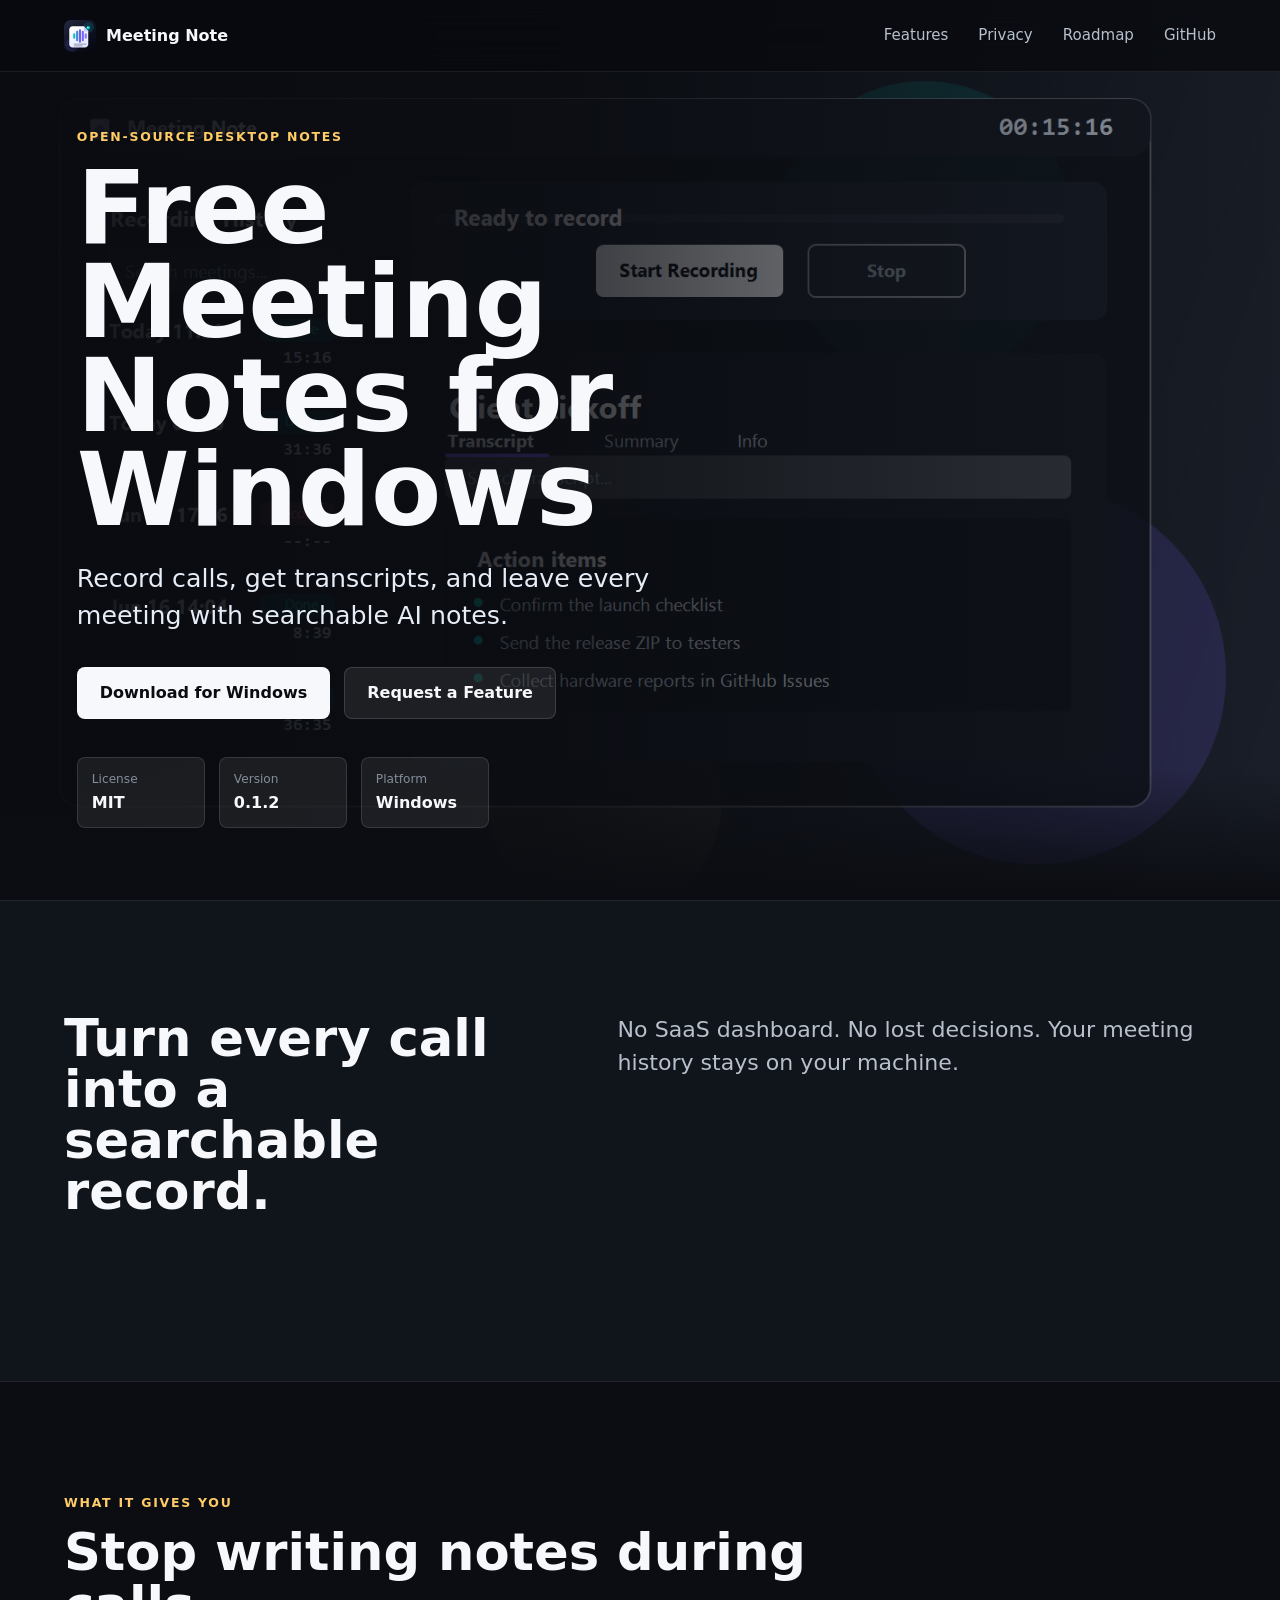
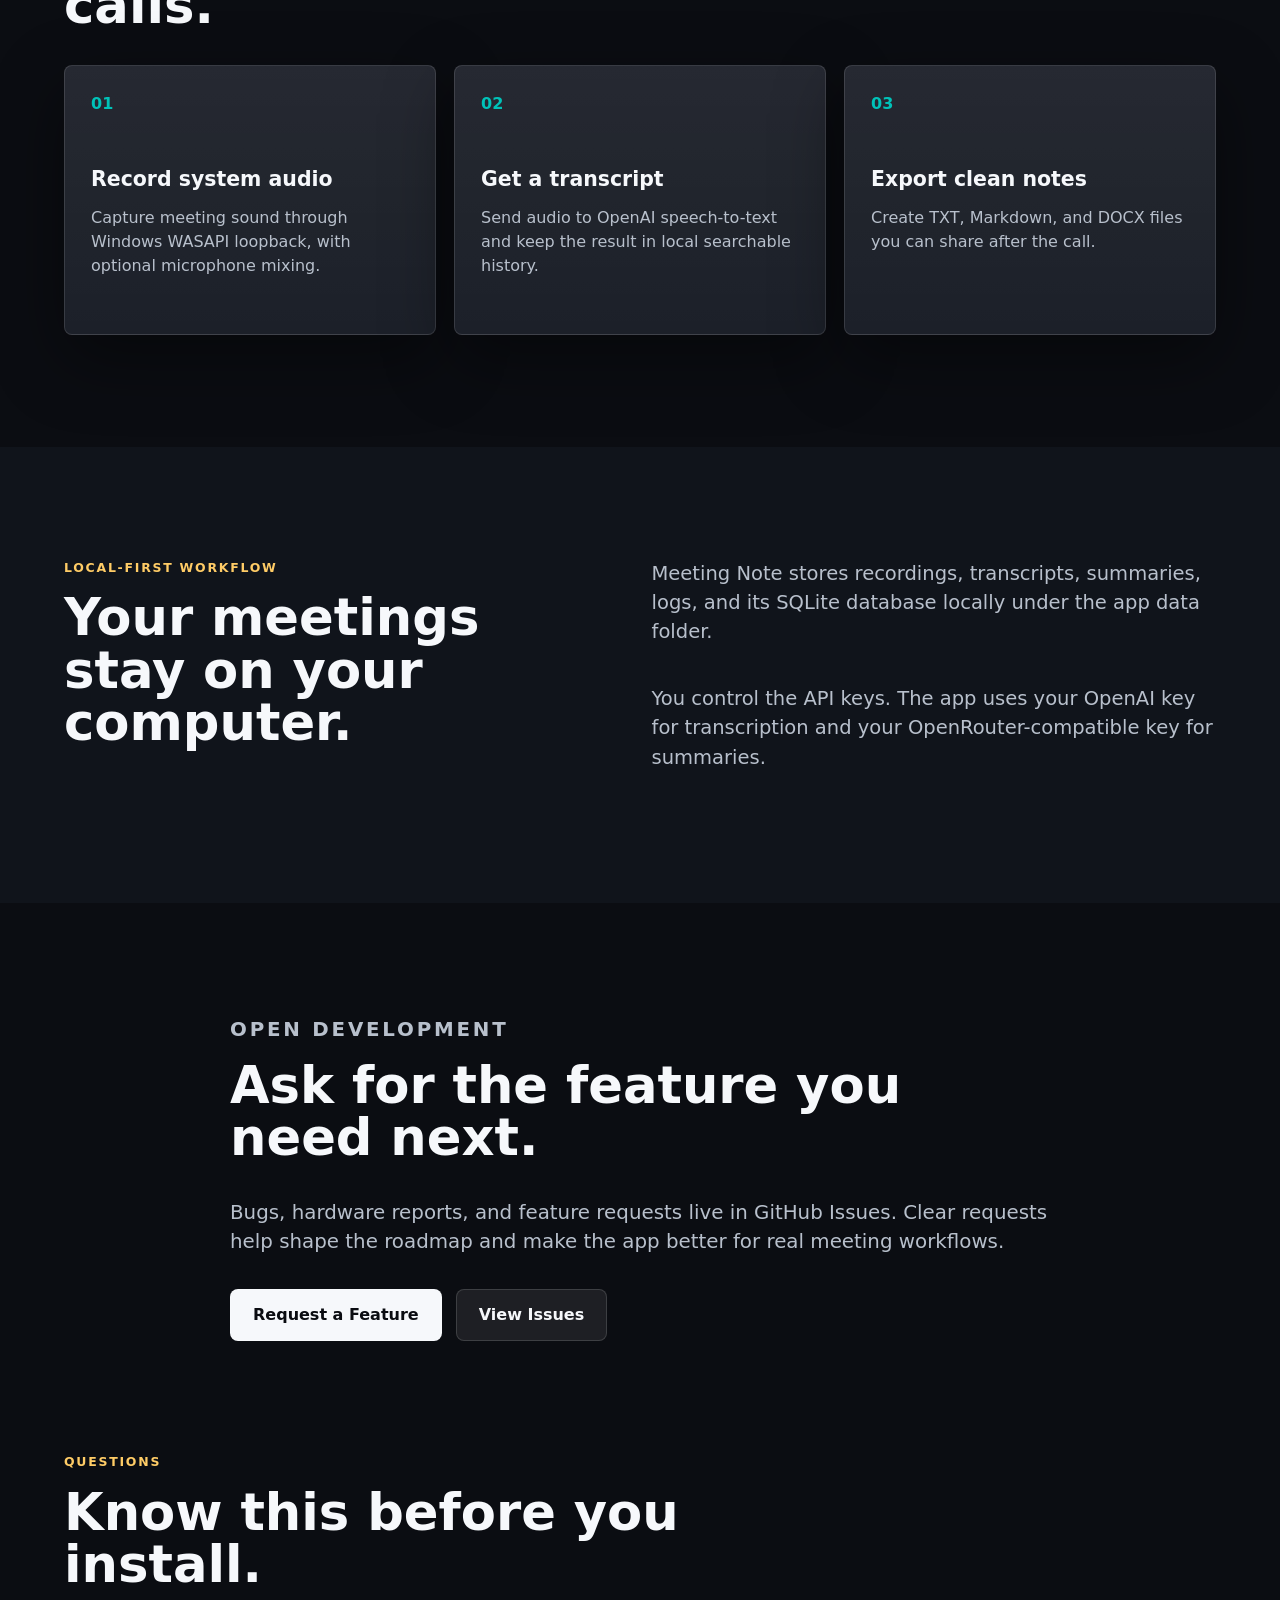
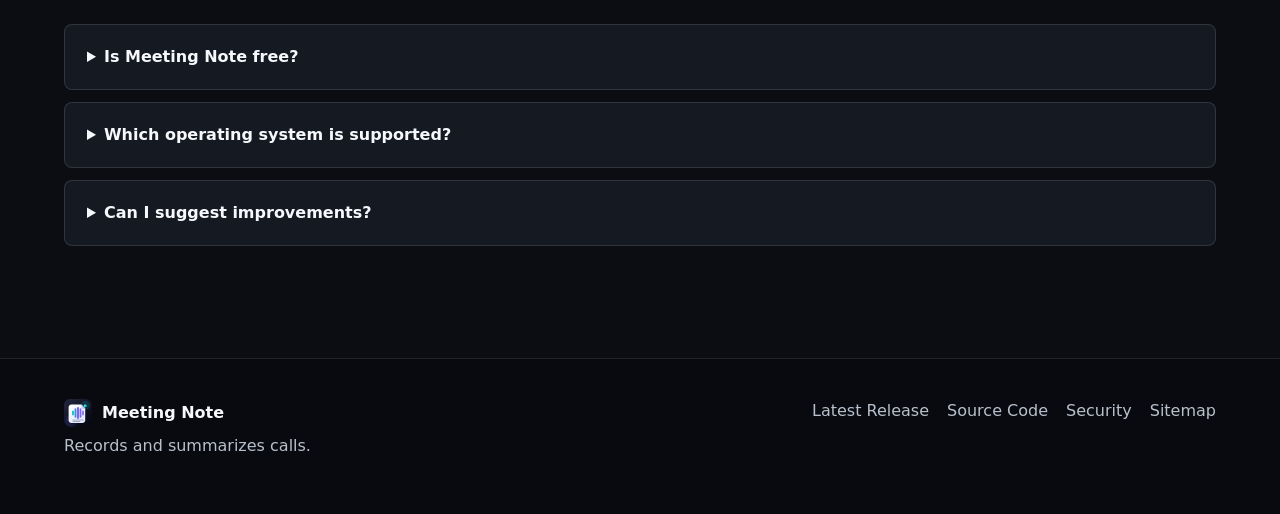
==== site/index.html @ 77682b95 "Add Yandex Metrika tracking" ====
<!doctype html>
<html lang="en">
  <head>
    <meta charset="utf-8">
    <meta name="viewport" content="width=device-width, initial-scale=1">
    <title>Meeting Note - Free Windows Meeting Recorder with AI Transcripts</title>
    <meta
      name="description"
      content="Free open-source Windows app that records calls, transcribes meetings, and creates AI summaries with your own API keys."
    >
    <meta name="robots" content="index,follow,max-image-preview:large">
    <meta name="theme-color" content="#10131d">
    <link rel="canonical" href="https://ainishanov.github.io/meeting-note/">
    <link rel="icon" href="./favicon.ico" sizes="any">
    <link rel="icon" href="./assets/app-icon.svg" type="image/svg+xml">
    <link rel="apple-touch-icon" href="./assets/app-icon-512.png">
    <link rel="manifest" href="./site.webmanifest">

    <meta property="og:type" content="website">
    <meta property="og:site_name" content="Meeting Note">
    <meta property="og:title" content="Free Meeting Notes for Windows">
    <meta
      property="og:description"
      content="Record calls, get transcripts, and leave every meeting with searchable AI notes."
    >
    <meta property="og:url" content="https://ainishanov.github.io/meeting-note/">
    <meta property="og:image" content="https://ainishanov.github.io/meeting-note/assets/og-image.png">
    <meta property="og:image:width" content="1200">
    <meta property="og:image:height" content="630">
    <meta property="og:image:alt" content="Meeting Note desktop app with the text Free Meeting Notes for Windows">

    <meta name="twitter:card" content="summary_large_image">
    <meta name="twitter:title" content="Free Meeting Notes for Windows">
    <meta
      name="twitter:description"
      content="Record calls, get transcripts, and leave every meeting with searchable AI notes."
    >
    <meta name="twitter:image" content="https://ainishanov.github.io/meeting-note/assets/og-image.png">

    <link rel="stylesheet" href="./styles.css">

    <script type="application/ld+json">
      {
        "@context": "https://schema.org",
        "@type": "SoftwareApplication",
        "name": "Meeting Note",
        "applicationCategory": "ProductivityApplication",
        "operatingSystem": "Windows 10, Windows 11",
        "softwareVersion": "0.1.2",
        "description": "Free open-source Windows app that records calls, transcribes meetings, and creates AI summaries with your own API keys.",
        "url": "https://ainishanov.github.io/meeting-note/",
        "downloadUrl": "https://github.com/ainishanov/meeting-note/releases/download/v0.1.2/MeetingNote-v0.1.2-windows-x64.zip",
        "codeRepository": "https://github.com/ainishanov/meeting-note",
        "license": "https://github.com/ainishanov/meeting-note/blob/main/LICENSE",
        "image": "https://ainishanov.github.io/meeting-note/assets/og-image.png",
        "screenshot": "https://ainishanov.github.io/meeting-note/assets/hero-app.png",
        "offers": {
          "@type": "Offer",
          "price": "0",
          "priceCurrency": "USD"
        },
        "author": {
          "@type": "Person",
          "name": "Ainur Nishanov",
          "url": "https://github.com/ainishanov"
        }
      }
    </script>
    <script type="application/ld+json">
      {
        "@context": "https://schema.org",
        "@type": "FAQPage",
        "mainEntity": [
          {
            "@type": "Question",
            "name": "Is Meeting Note free?",
            "acceptedAnswer": {
              "@type": "Answer",
              "text": "Yes. Meeting Note is free open-source software. You bring your own OpenAI and OpenRouter API keys for transcription and summaries."
            }
          },
          {
            "@type": "Question",
            "name": "Does Meeting Note work on Windows?",
            "acceptedAnswer": {
              "@type": "Answer",
              "text": "Yes. Meeting Note is built for Windows 10 and Windows 11."
            }
          },
          {
            "@type": "Question",
            "name": "Where can I request features?",
            "acceptedAnswer": {
              "@type": "Answer",
              "text": "Feature requests are tracked in GitHub Issues so users can discuss and vote on improvements."
            }
          }
        ]
      }
    </script>
    <script>
      window.dataLayer = window.dataLayer || [];
    </script>
    <!-- Yandex.Metrika counter -->
    <script>
      (function(m,e,t,r,i,k,a){
        m[i]=m[i]||function(){(m[i].a=m[i].a||[]).push(arguments)};
        m[i].l=1*new Date();
        for (var j = 0; j < document.scripts.length; j++) {if (document.scripts[j].src === r) { return; }}
        k=e.createElement(t),a=e.getElementsByTagName(t)[0],k.async=1,k.src=r,a.parentNode.insertBefore(k,a)
      })(window, document,'script','https://mc.yandex.ru/metrika/tag.js?id=109960032', 'ym');

      ym(109960032, 'init', {ssr:true, webvisor:true, clickmap:true, ecommerce:"dataLayer", referrer: document.referrer, url: location.href, accurateTrackBounce:true, trackLinks:true});
    </script>
    <!-- /Yandex.Metrika counter -->
  </head>
  <body>
    <noscript><div><img src="https://mc.yandex.ru/watch/109960032" style="position:absolute; left:-9999px;" alt=""></div></noscript>
    <header class="site-header" aria-label="Site navigation">
      <a class="brand" href="#top" aria-label="Meeting Note home">
        <img src="./assets/app-icon.svg" width="32" height="32" alt="">
        <span>Meeting Note</span>
      </a>
      <nav class="nav-links" aria-label="Main navigation">
        <a href="#features">Features</a>
        <a href="#privacy">Privacy</a>
        <a href="#roadmap">Roadmap</a>
        <a href="https://github.com/ainishanov/meeting-note" data-goal="github_repo">GitHub</a>
      </nav>
    </header>

    <main id="top">
      <section class="hero" aria-labelledby="hero-title">
        <div class="hero-copy">
          <p class="eyebrow">Open-source desktop notes</p>
          <h1 id="hero-title">Free Meeting Notes for Windows</h1>
          <p class="hero-lede">
            Record calls, get transcripts, and leave every meeting with searchable AI notes.
          </p>
          <div class="hero-actions" aria-label="Primary actions">
            <a
              class="button button-primary"
              href="https://github.com/ainishanov/meeting-note/releases/download/v0.1.2/MeetingNote-v0.1.2-windows-x64.zip"
              data-goal="download_windows"
            >Download for Windows</a>
            <a
              class="button button-secondary"
              href="https://github.com/ainishanov/meeting-note/issues/new?template=feature_request.yml"
              data-goal="request_feature"
            >Request a Feature</a>
          </div>
          <dl class="trust-strip" aria-label="Project facts">
            <div>
              <dt>License</dt>
              <dd>MIT</dd>
            </div>
            <div>
              <dt>Version</dt>
              <dd>0.1.2</dd>
            </div>
            <div>
              <dt>Platform</dt>
              <dd>Windows</dd>
            </div>
          </dl>
        </div>
      </section>

      <section class="outcome-band" aria-label="Core outcome">
        <div class="section-inner outcome-grid">
          <p>Turn every call into a searchable record.</p>
          <p>No SaaS dashboard. No lost decisions. Your meeting history stays on your machine.</p>
        </div>
      </section>

      <section class="section" id="features" aria-labelledby="features-title">
        <div class="section-inner">
          <p class="eyebrow">What it gives you</p>
          <h2 id="features-title">Stop writing notes during calls.</h2>
          <div class="feature-grid">
            <article class="feature-card">
              <span>01</span>
              <h3>Record system audio</h3>
              <p>Capture meeting sound through Windows WASAPI loopback, with optional microphone mixing.</p>
            </article>
            <article class="feature-card">
              <span>02</span>
              <h3>Get a transcript</h3>
              <p>Send audio to OpenAI speech-to-text and keep the result in local searchable history.</p>
            </article>
            <article class="feature-card">
              <span>03</span>
              <h3>Export clean notes</h3>
              <p>Create TXT, Markdown, and DOCX files you can share after the call.</p>
            </article>
          </div>
        </div>
      </section>

      <section class="section split-section" id="privacy" aria-labelledby="privacy-title">
        <div class="section-inner split-grid">
          <div>
            <p class="eyebrow">Local-first workflow</p>
            <h2 id="privacy-title">Your meetings stay on your computer.</h2>
          </div>
          <div class="copy-stack">
            <p>
              Meeting Note stores recordings, transcripts, summaries, logs, and its SQLite database locally
              under the app data folder.
            </p>
            <p>
              You control the API keys. The app uses your OpenAI key for transcription and your
              OpenRouter-compatible key for summaries.
            </p>
          </div>
        </div>
      </section>

      <section class="section" id="roadmap" aria-labelledby="roadmap-title">
        <div class="section-inner roadmap">
          <p class="eyebrow">Open development</p>
          <h2 id="roadmap-title">Ask for the feature you need next.</h2>
          <p>
            Bugs, hardware reports, and feature requests live in GitHub Issues. Clear requests help shape
            the roadmap and make the app better for real meeting workflows.
          </p>
          <div class="hero-actions">
            <a
              class="button button-primary"
              href="https://github.com/ainishanov/meeting-note/issues/new?template=feature_request.yml"
              data-goal="request_feature"
            >Request a Feature</a>
            <a class="button button-secondary" href="https://github.com/ainishanov/meeting-note/issues" data-goal="view_issues">View Issues</a>
          </div>
        </div>
      </section>

      <section class="section faq-section" aria-labelledby="faq-title">
        <div class="section-inner">
          <p class="eyebrow">Questions</p>
          <h2 id="faq-title">Know this before you install.</h2>
          <div class="faq-list">
            <details>
              <summary>Is Meeting Note free?</summary>
              <p>Yes. The app is free and open source. API usage is billed by the providers you connect.</p>
            </details>
            <details>
              <summary>Which operating system is supported?</summary>
              <p>Meeting Note is built for Windows 10 and Windows 11.</p>
            </details>
            <details>
              <summary>Can I suggest improvements?</summary>
              <p>Yes. Use GitHub Issues to request features, report hardware problems, or discuss workflow gaps.</p>
            </details>
          </div>
        </div>
      </section>
    </main>

    <footer class="site-footer">
      <div class="section-inner footer-grid">
        <div>
          <a class="brand" href="#top" aria-label="Meeting Note home">
            <img src="./assets/app-icon.svg" width="28" height="28" alt="">
            <span>Meeting Note</span>
          </a>
          <p>Records and summarizes calls.</p>
        </div>
        <nav aria-label="Footer links">
          <a href="https://github.com/ainishanov/meeting-note/releases/tag/v0.1.2" data-goal="release_page">Latest Release</a>
          <a href="https://github.com/ainishanov/meeting-note" data-goal="github_repo">Source Code</a>
          <a href="https://github.com/ainishanov/meeting-note/blob/main/SECURITY.md" data-goal="security_page">Security</a>
          <a href="./sitemap.xml">Sitemap</a>
        </nav>
      </div>
    </footer>
    <script>
      (function() {
        var metrikaId = 109960032;
        function reachGoal(goal, target) {
          if (!goal || typeof window.ym !== "function") {
            return;
          }
          window.ym(metrikaId, "reachGoal", goal, {
            href: target && target.href ? target.href : "",
            text: target && target.textContent ? target.textContent.trim() : ""
          });
        }

        document.querySelectorAll("[data-goal]").forEach(function(link) {
          link.addEventListener("click", function() {
            reachGoal(link.getAttribute("data-goal"), link);
          });
        });
      })();
    </script>
  </body>
</html>
---- site/styles.css ----
:root {
  color-scheme: dark;
  --bg: #0b0d12;
  --surface: #151922;
  --surface-2: #202632;
  --text: #f6f8fb;
  --muted: #b8c0cc;
  --soft: #838d9b;
  --line: rgba(255, 255, 255, 0.14);
  --accent: #7b61ff;
  --accent-2: #00c2b8;
  --accent-3: #ffcc66;
  --shadow: 0 24px 70px rgba(0, 0, 0, 0.42);
}

* {
  box-sizing: border-box;
}

html {
  scroll-behavior: smooth;
}

body {
  margin: 0;
  min-width: 320px;
  background: var(--bg);
  color: var(--text);
  font-family:
    Inter, ui-sans-serif, system-ui, -apple-system, BlinkMacSystemFont, "Segoe UI",
    sans-serif;
  line-height: 1.5;
}

a {
  color: inherit;
  text-decoration: none;
}

img {
  display: block;
  max-width: 100%;
}

.site-header {
  position: fixed;
  z-index: 20;
  top: 0;
  left: 0;
  right: 0;
  display: flex;
  align-items: center;
  justify-content: space-between;
  gap: 24px;
  min-height: 72px;
  padding: 16px clamp(18px, 5vw, 64px);
  background: rgba(8, 10, 15, 0.76);
  border-bottom: 1px solid rgba(255, 255, 255, 0.08);
  backdrop-filter: blur(18px);
}

.brand {
  display: inline-flex;
  align-items: center;
  gap: 10px;
  font-weight: 800;
}

.brand span {
  white-space: nowrap;
}

.nav-links {
  display: flex;
  align-items: center;
  justify-content: flex-end;
  gap: clamp(14px, 3vw, 30px);
  color: var(--muted);
  font-size: 0.94rem;
}

.nav-links a:hover,
.site-footer a:hover {
  color: var(--text);
}

.hero {
  position: relative;
  min-height: 86vh;
  padding: 128px clamp(18px, 6vw, 88px) 72px;
  display: flex;
  align-items: center;
  background-image:
    linear-gradient(90deg, rgba(9, 11, 16, 0.96) 0%, rgba(9, 11, 16, 0.82) 42%, rgba(9, 11, 16, 0.26) 100%),
    url("./assets/hero-app.png");
  background-size: cover;
  background-position: center right;
  overflow: hidden;
}

.hero::after {
  content: "";
  position: absolute;
  left: 0;
  right: 0;
  bottom: 0;
  height: 130px;
  background: linear-gradient(0deg, var(--bg), rgba(11, 13, 18, 0));
  pointer-events: none;
}

.hero-copy {
  position: relative;
  z-index: 2;
  max-width: 720px;
}

.eyebrow {
  margin: 0 0 14px;
  color: var(--accent-3);
  font-size: 0.78rem;
  font-weight: 800;
  letter-spacing: 0.14em;
  text-transform: uppercase;
}

h1,
h2,
h3,
p {
  margin-top: 0;
}

h1 {
  max-width: 760px;
  margin-bottom: 22px;
  font-size: clamp(3rem, 8vw, 7rem);
  line-height: 0.92;
  letter-spacing: 0;
}

.hero-lede {
  max-width: 610px;
  color: #e7edf7;
  font-size: clamp(1.16rem, 2vw, 1.58rem);
}

.hero-actions {
  display: flex;
  flex-wrap: wrap;
  gap: 14px;
  margin-top: 32px;
}

.button {
  display: inline-flex;
  align-items: center;
  justify-content: center;
  min-height: 52px;
  padding: 0 22px;
  border: 1px solid var(--line);
  border-radius: 8px;
  font-weight: 800;
  transition:
    transform 160ms ease,
    border-color 160ms ease,
    background 160ms ease;
}

.button:hover {
  transform: translateY(-1px);
}

.button-primary {
  color: #0a0c11;
  background: #f6f8fb;
}

.button-primary:hover {
  background: #ffffff;
}

.button-secondary {
  background: rgba(255, 255, 255, 0.08);
  color: var(--text);
}

.button-secondary:hover {
  border-color: rgba(255, 255, 255, 0.34);
}

.trust-strip {
  display: flex;
  flex-wrap: wrap;
  gap: 14px;
  margin: 38px 0 0;
}

.trust-strip div {
  min-width: 128px;
  padding: 12px 14px;
  border: 1px solid rgba(255, 255, 255, 0.12);
  border-radius: 8px;
  background: rgba(255, 255, 255, 0.07);
}

.trust-strip dt {
  color: var(--soft);
  font-size: 0.76rem;
}

.trust-strip dd {
  margin: 2px 0 0;
  font-weight: 800;
}

.section,
.outcome-band {
  padding: clamp(64px, 9vw, 112px) clamp(18px, 5vw, 64px);
}

.section-inner {
  width: min(1180px, 100%);
  margin: 0 auto;
}

.outcome-band {
  background: #10141b;
  border-block: 1px solid rgba(255, 255, 255, 0.08);
}

.outcome-grid {
  display: grid;
  grid-template-columns: minmax(0, 0.9fr) minmax(0, 1.1fr);
  gap: clamp(24px, 5vw, 72px);
  align-items: start;
}

.outcome-grid p:first-child {
  max-width: 520px;
  font-size: clamp(2rem, 4vw, 4.2rem);
  line-height: 1;
  font-weight: 850;
}

.outcome-grid p:last-child {
  color: var(--muted);
  font-size: clamp(1.08rem, 2vw, 1.38rem);
}

.section h2 {
  max-width: 760px;
  margin-bottom: 34px;
  font-size: clamp(2.1rem, 4vw, 4rem);
  line-height: 1.02;
  letter-spacing: 0;
}

.feature-grid {
  display: grid;
  grid-template-columns: repeat(3, minmax(0, 1fr));
  gap: 18px;
}

.feature-card {
  min-height: 270px;
  padding: 26px;
  border: 1px solid rgba(255, 255, 255, 0.12);
  border-radius: 8px;
  background:
    linear-gradient(180deg, rgba(255, 255, 255, 0.07), rgba(255, 255, 255, 0.03)),
    var(--surface);
  box-shadow: var(--shadow);
}

.feature-card span {
  display: inline-flex;
  margin-bottom: 48px;
  color: var(--accent-2);
  font-weight: 900;
}

.feature-card h3 {
  margin-bottom: 12px;
  font-size: 1.28rem;
}

.feature-card p,
.copy-stack p,
.roadmap p,
.faq-list p,
.site-footer p {
  color: var(--muted);
}

.split-section {
  background: #10141b;
}

.split-grid {
  display: grid;
  grid-template-columns: minmax(0, 0.95fr) minmax(0, 1.05fr);
  gap: clamp(28px, 6vw, 88px);
}

.copy-stack {
  display: grid;
  gap: 18px;
  font-size: clamp(1.03rem, 1.6vw, 1.22rem);
}

.roadmap {
  max-width: 820px;
}

.roadmap p {
  font-size: clamp(1.04rem, 1.7vw, 1.24rem);
}

.faq-section {
  padding-top: 0;
}

.faq-list {
  display: grid;
  gap: 12px;
}

details {
  border: 1px solid rgba(255, 255, 255, 0.12);
  border-radius: 8px;
  background: var(--surface);
}

summary {
  cursor: pointer;
  padding: 20px 22px;
  font-weight: 800;
}

details p {
  padding: 0 22px 22px;
}

.site-footer {
  padding: 40px clamp(18px, 5vw, 64px);
  border-top: 1px solid rgba(255, 255, 255, 0.1);
  background: #080a0f;
}

.footer-grid {
  display: flex;
  justify-content: space-between;
  gap: 28px;
}

.site-footer nav {
  display: flex;
  flex-wrap: wrap;
  justify-content: flex-end;
  gap: 18px;
  color: var(--muted);
}

@media (max-width: 860px) {
  .site-header {
    min-height: 64px;
  }

  .nav-links {
    display: none;
  }

  .hero {
    min-height: 84vh;
    padding-top: 108px;
    background-image:
      linear-gradient(180deg, rgba(9, 11, 16, 0.99) 0%, rgba(9, 11, 16, 0.98) 58%, rgba(9, 11, 16, 0.96) 100%),
      url("./assets/hero-app.png");
    background-position: 62% center;
  }

  .outcome-grid,
  .split-grid,
  .feature-grid {
    grid-template-columns: 1fr;
  }

  .feature-card {
    min-height: auto;
  }

  .feature-card span {
    margin-bottom: 24px;
  }

  .footer-grid {
    flex-direction: column;
  }

  .site-footer nav {
    justify-content: flex-start;
  }
}

@media (max-width: 520px) {
  h1 {
    font-size: clamp(2.7rem, 16vw, 4rem);
  }

  .button {
    width: 100%;
  }

  .hero .button-secondary {
    background: rgba(12, 15, 22, 0.9);
  }

  .trust-strip {
    display: grid;
    grid-template-columns: repeat(3, minmax(0, 1fr));
    gap: 8px;
  }

  .trust-strip div {
    min-width: 0;
    padding: 10px;
  }
}
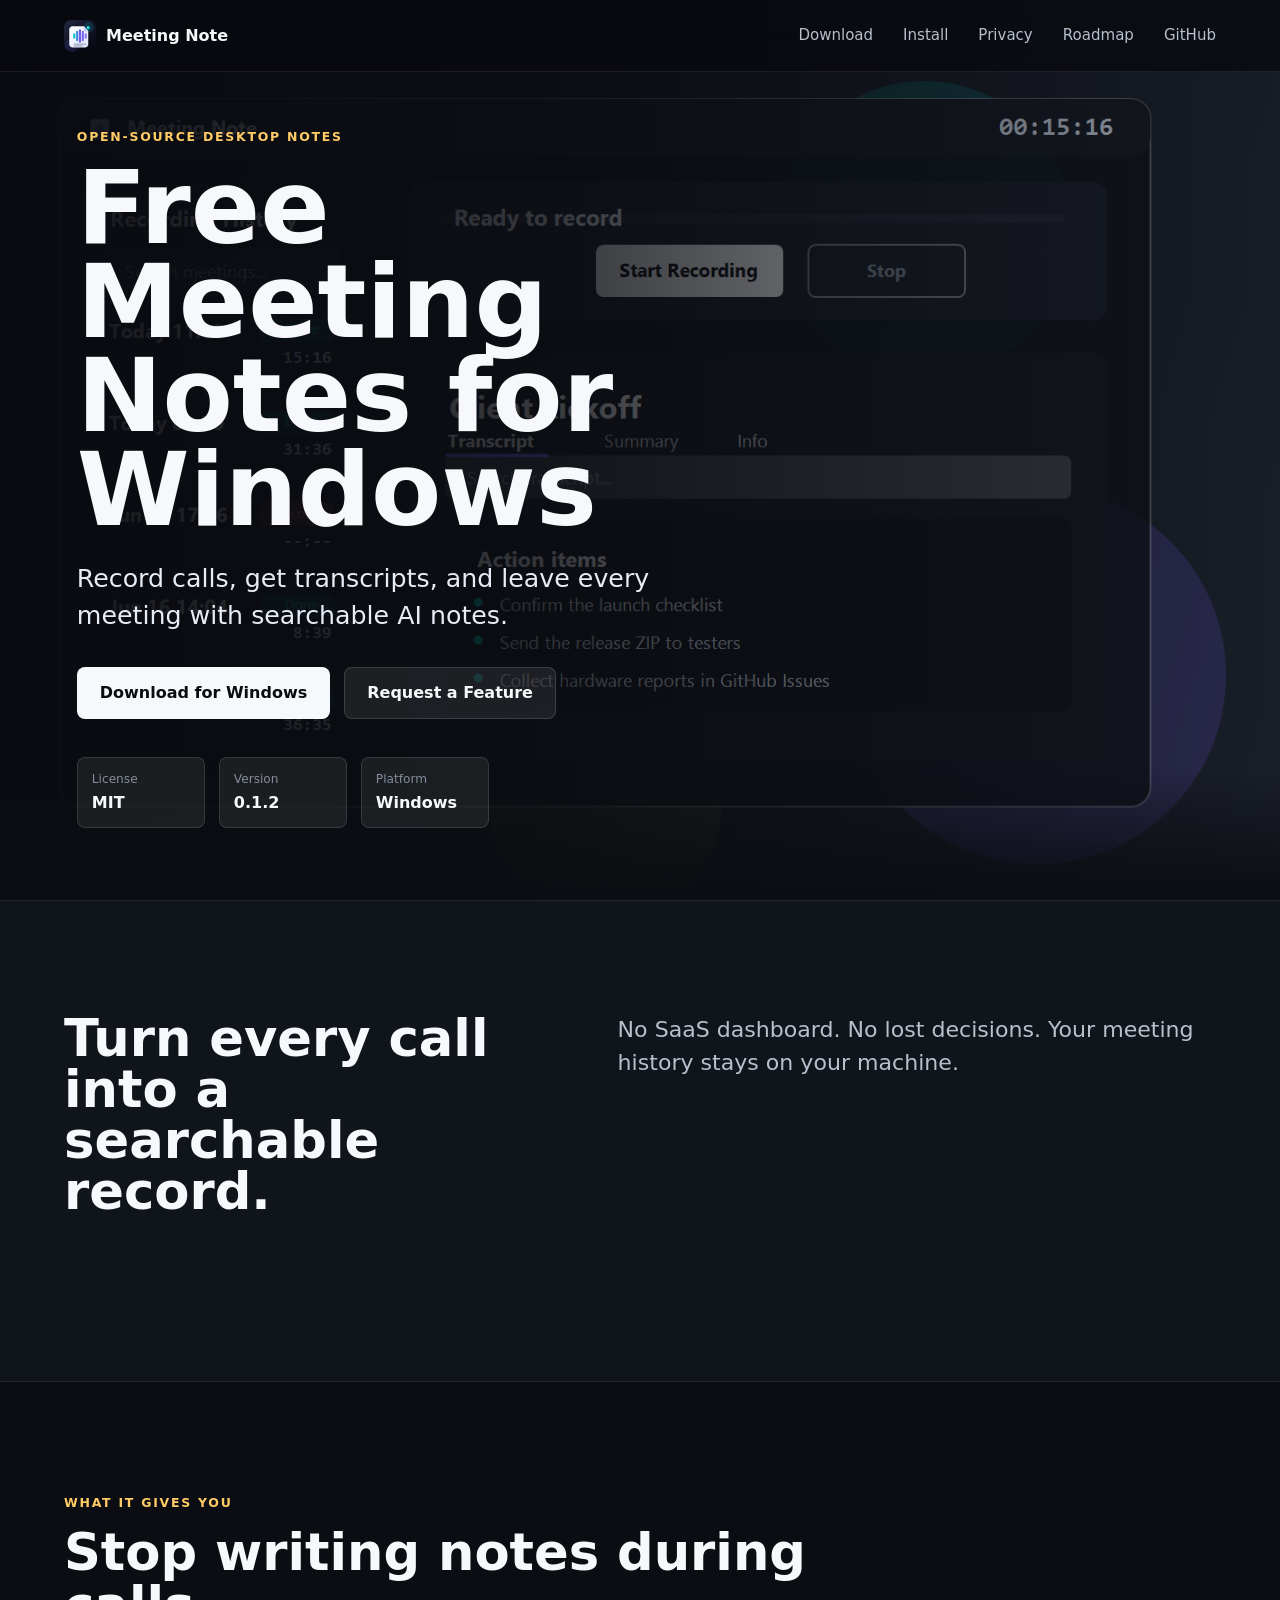
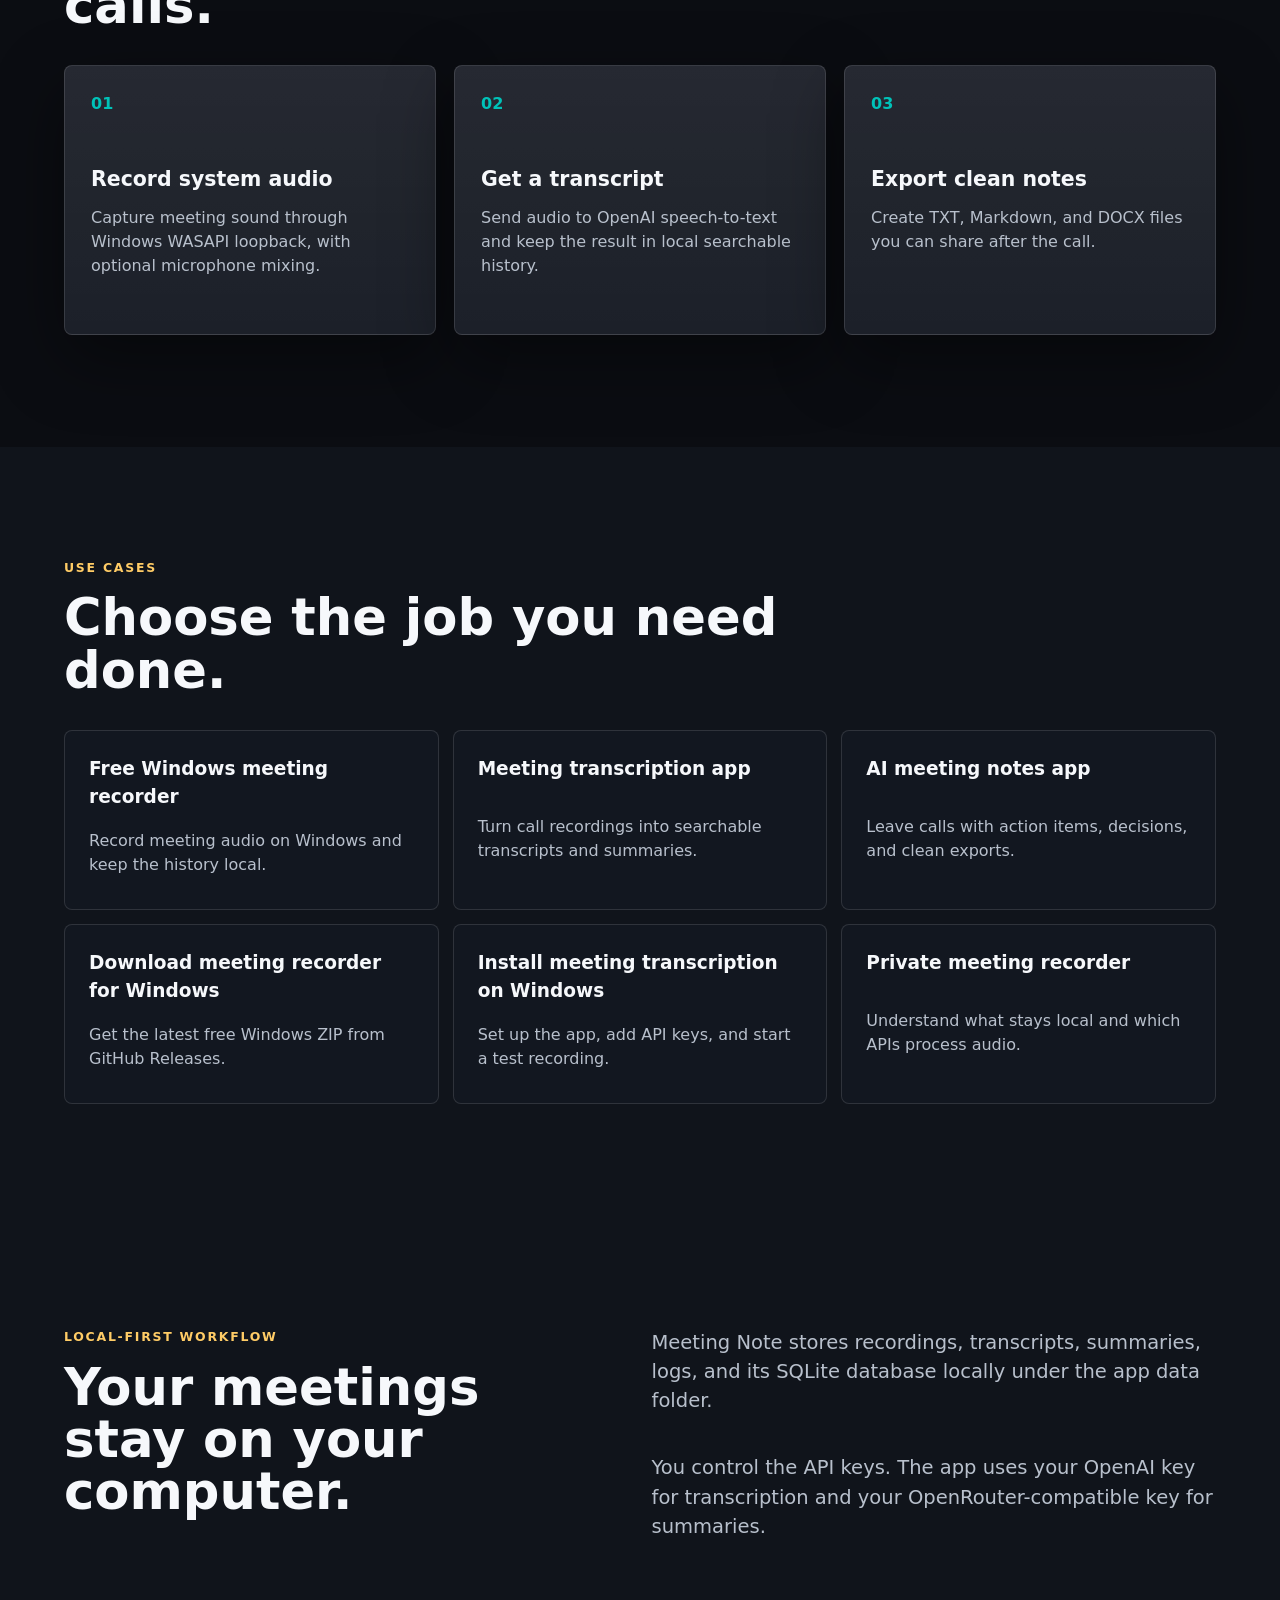
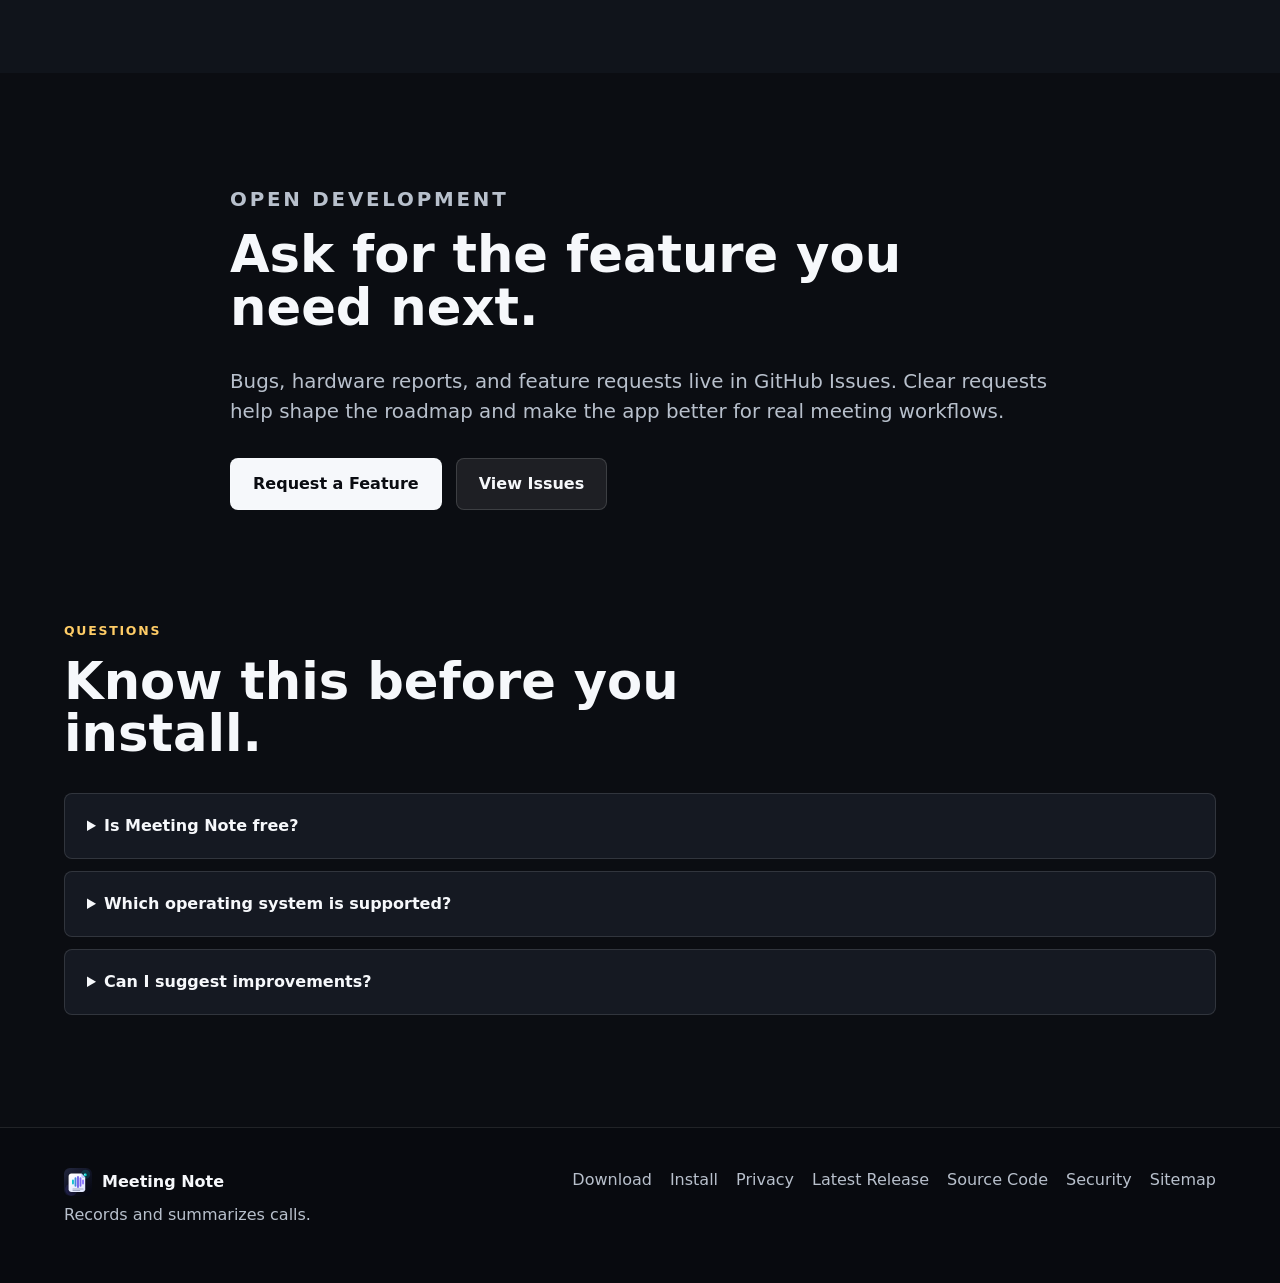
==== commit 7667ee14: "Add audience SEO pages" ====
--- a/site/index.html
+++ b/site/index.html
@@ -3,7 +3,7 @@
   <head>
     <meta charset="utf-8">
     <meta name="viewport" content="width=device-width, initial-scale=1">
-    <title>Meeting Note - Free Windows Meeting Recorder with AI Transcripts</title>
+    <title>Free Windows Meeting Recorder with AI Transcripts - Meeting Note</title>
     <meta
       name="description"
       content="Free open-source Windows app that records calls, transcribes meetings, and creates AI summaries with your own API keys."
@@ -98,21 +98,7 @@
         ]
       }
     </script>
-    <script>
-      window.dataLayer = window.dataLayer || [];
-    </script>
-    <!-- Yandex.Metrika counter -->
-    <script>
-      (function(m,e,t,r,i,k,a){
-        m[i]=m[i]||function(){(m[i].a=m[i].a||[]).push(arguments)};
-        m[i].l=1*new Date();
-        for (var j = 0; j < document.scripts.length; j++) {if (document.scripts[j].src === r) { return; }}
-        k=e.createElement(t),a=e.getElementsByTagName(t)[0],k.async=1,k.src=r,a.parentNode.insertBefore(k,a)
-      })(window, document,'script','https://mc.yandex.ru/metrika/tag.js?id=109960032', 'ym');
-
-      ym(109960032, 'init', {ssr:true, webvisor:true, clickmap:true, ecommerce:"dataLayer", referrer: document.referrer, url: location.href, accurateTrackBounce:true, trackLinks:true});
-    </script>
-    <!-- /Yandex.Metrika counter -->
+    <script defer src="./assets/analytics.js"></script>
   </head>
   <body>
     <noscript><div><img src="https://mc.yandex.ru/watch/109960032" style="position:absolute; left:-9999px;" alt=""></div></noscript>
@@ -122,8 +108,9 @@
         <span>Meeting Note</span>
       </a>
       <nav class="nav-links" aria-label="Main navigation">
-        <a href="#features">Features</a>
-        <a href="#privacy">Privacy</a>
+        <a href="./download/">Download</a>
+        <a href="./install/">Install</a>
+        <a href="./privacy/">Privacy</a>
         <a href="#roadmap">Roadmap</a>
         <a href="https://github.com/ainishanov/meeting-note" data-goal="github_repo">GitHub</a>
       </nav>
@@ -197,6 +184,39 @@
         </div>
       </section>
 
+      <section class="section split-section" id="use-cases" aria-labelledby="use-cases-title">
+        <div class="section-inner">
+          <p class="eyebrow">Use cases</p>
+          <h2 id="use-cases-title">Choose the job you need done.</h2>
+          <div class="link-grid">
+            <a class="link-panel" href="./windows-meeting-recorder/">
+              <strong>Free Windows meeting recorder</strong>
+              <span>Record meeting audio on Windows and keep the history local.</span>
+            </a>
+            <a class="link-panel" href="./meeting-transcription-app/">
+              <strong>Meeting transcription app</strong>
+              <span>Turn call recordings into searchable transcripts and summaries.</span>
+            </a>
+            <a class="link-panel" href="./ai-meeting-notes/">
+              <strong>AI meeting notes app</strong>
+              <span>Leave calls with action items, decisions, and clean exports.</span>
+            </a>
+            <a class="link-panel" href="./download/">
+              <strong>Download meeting recorder for Windows</strong>
+              <span>Get the latest free Windows ZIP from GitHub Releases.</span>
+            </a>
+            <a class="link-panel" href="./install/">
+              <strong>Install meeting transcription on Windows</strong>
+              <span>Set up the app, add API keys, and start a test recording.</span>
+            </a>
+            <a class="link-panel" href="./privacy/">
+              <strong>Private meeting recorder</strong>
+              <span>Understand what stays local and which APIs process audio.</span>
+            </a>
+          </div>
+        </div>
+      </section>
+
       <section class="section split-section" id="privacy" aria-labelledby="privacy-title">
         <div class="section-inner split-grid">
           <div>
@@ -267,6 +287,9 @@
           <p>Records and summarizes calls.</p>
         </div>
         <nav aria-label="Footer links">
+          <a href="./download/">Download</a>
+          <a href="./install/">Install</a>
+          <a href="./privacy/">Privacy</a>
           <a href="https://github.com/ainishanov/meeting-note/releases/tag/v0.1.2" data-goal="release_page">Latest Release</a>
           <a href="https://github.com/ainishanov/meeting-note" data-goal="github_repo">Source Code</a>
           <a href="https://github.com/ainishanov/meeting-note/blob/main/SECURITY.md" data-goal="security_page">Security</a>
@@ -274,25 +297,5 @@
         </nav>
       </div>
     </footer>
-    <script>
-      (function() {
-        var metrikaId = 109960032;
-        function reachGoal(goal, target) {
-          if (!goal || typeof window.ym !== "function") {
-            return;
-          }
-          window.ym(metrikaId, "reachGoal", goal, {
-            href: target && target.href ? target.href : "",
-            text: target && target.textContent ? target.textContent.trim() : ""
-          });
-        }
-
-        document.querySelectorAll("[data-goal]").forEach(function(link) {
-          link.addEventListener("click", function() {
-            reachGoal(link.getAttribute("data-goal"), link);
-          });
-        });
-      })();
-    </script>
   </body>
 </html>
--- a/site/styles.css
+++ b/site/styles.css
@@ -262,6 +262,36 @@
   gap: 18px;
 }
 
+.link-grid {
+  display: grid;
+  grid-template-columns: repeat(3, minmax(0, 1fr));
+  gap: 14px;
+}
+
+.link-panel {
+  display: grid;
+  min-height: 180px;
+  padding: 24px;
+  border: 1px solid rgba(255, 255, 255, 0.12);
+  border-radius: 8px;
+  background: #121720;
+}
+
+.link-panel strong {
+  display: block;
+  margin-bottom: 10px;
+  color: var(--text);
+  font-size: 1.16rem;
+}
+
+.link-panel span {
+  color: var(--muted);
+}
+
+.link-panel:hover {
+  border-color: rgba(255, 255, 255, 0.3);
+}
+
 .feature-card {
   min-height: 270px;
   padding: 26px;
@@ -360,6 +390,115 @@
   justify-content: flex-end;
   gap: 18px;
   color: var(--muted);
+}
+
+.page-hero {
+  padding: 128px clamp(18px, 6vw, 88px) 72px;
+  background:
+    linear-gradient(90deg, rgba(9, 11, 16, 0.98) 0%, rgba(9, 11, 16, 0.9) 54%, rgba(9, 11, 16, 0.66) 100%),
+    url("./assets/hero-app.png");
+  background-size: cover;
+  background-position: center right;
+  border-bottom: 1px solid rgba(255, 255, 255, 0.08);
+}
+
+.subpage .page-hero {
+  background-image:
+    linear-gradient(90deg, rgba(9, 11, 16, 0.98) 0%, rgba(9, 11, 16, 0.9) 54%, rgba(9, 11, 16, 0.66) 100%),
+    var(--page-hero-image, url("./assets/hero-app.png"));
+}
+
+.breadcrumb {
+  margin: 0 0 24px;
+  color: var(--soft);
+  font-size: 0.9rem;
+}
+
+.breadcrumb a {
+  color: var(--muted);
+}
+
+.page-hero h1 {
+  max-width: 820px;
+  font-size: clamp(2.8rem, 6vw, 5.8rem);
+}
+
+.page-lede {
+  max-width: 720px;
+  color: #e7edf7;
+  font-size: clamp(1.14rem, 2vw, 1.42rem);
+}
+
+.page-layout {
+  display: grid;
+  grid-template-columns: minmax(0, 1.05fr) minmax(280px, 0.55fr);
+  gap: clamp(28px, 5vw, 72px);
+  align-items: start;
+}
+
+.content-stack {
+  display: grid;
+  gap: 22px;
+}
+
+.content-card {
+  padding: 26px;
+  border: 1px solid rgba(255, 255, 255, 0.12);
+  border-radius: 8px;
+  background: var(--surface);
+}
+
+.content-card h2,
+.content-card h3 {
+  margin-bottom: 12px;
+}
+
+.content-card p,
+.content-card li {
+  color: var(--muted);
+}
+
+.content-card ul,
+.content-card ol {
+  margin: 0;
+  padding-left: 20px;
+}
+
+.content-card li + li {
+  margin-top: 10px;
+}
+
+.side-panel {
+  position: sticky;
+  top: 96px;
+  display: grid;
+  gap: 14px;
+  padding: 22px;
+  border: 1px solid rgba(255, 255, 255, 0.12);
+  border-radius: 8px;
+  background: #10141b;
+}
+
+.side-panel img {
+  border-radius: 8px;
+  border: 1px solid rgba(255, 255, 255, 0.1);
+}
+
+.side-panel p {
+  color: var(--muted);
+}
+
+.mini-links {
+  display: grid;
+  gap: 10px;
+}
+
+.mini-links a {
+  color: var(--muted);
+}
+
+.mini-links a:hover {
+  color: var(--text);
 }
 
 @media (max-width: 860px) {
@@ -382,8 +521,22 @@
 
   .outcome-grid,
   .split-grid,
-  .feature-grid {
+  .feature-grid,
+  .link-grid,
+  .page-layout {
     grid-template-columns: 1fr;
+  }
+
+  .page-hero,
+  .subpage .page-hero {
+    padding-top: 108px;
+    background-image:
+      linear-gradient(180deg, rgba(9, 11, 16, 0.99) 0%, rgba(9, 11, 16, 0.97) 100%),
+      var(--page-hero-image, url("./assets/hero-app.png"));
+  }
+
+  .side-panel {
+    position: static;
   }
 
   .feature-card {
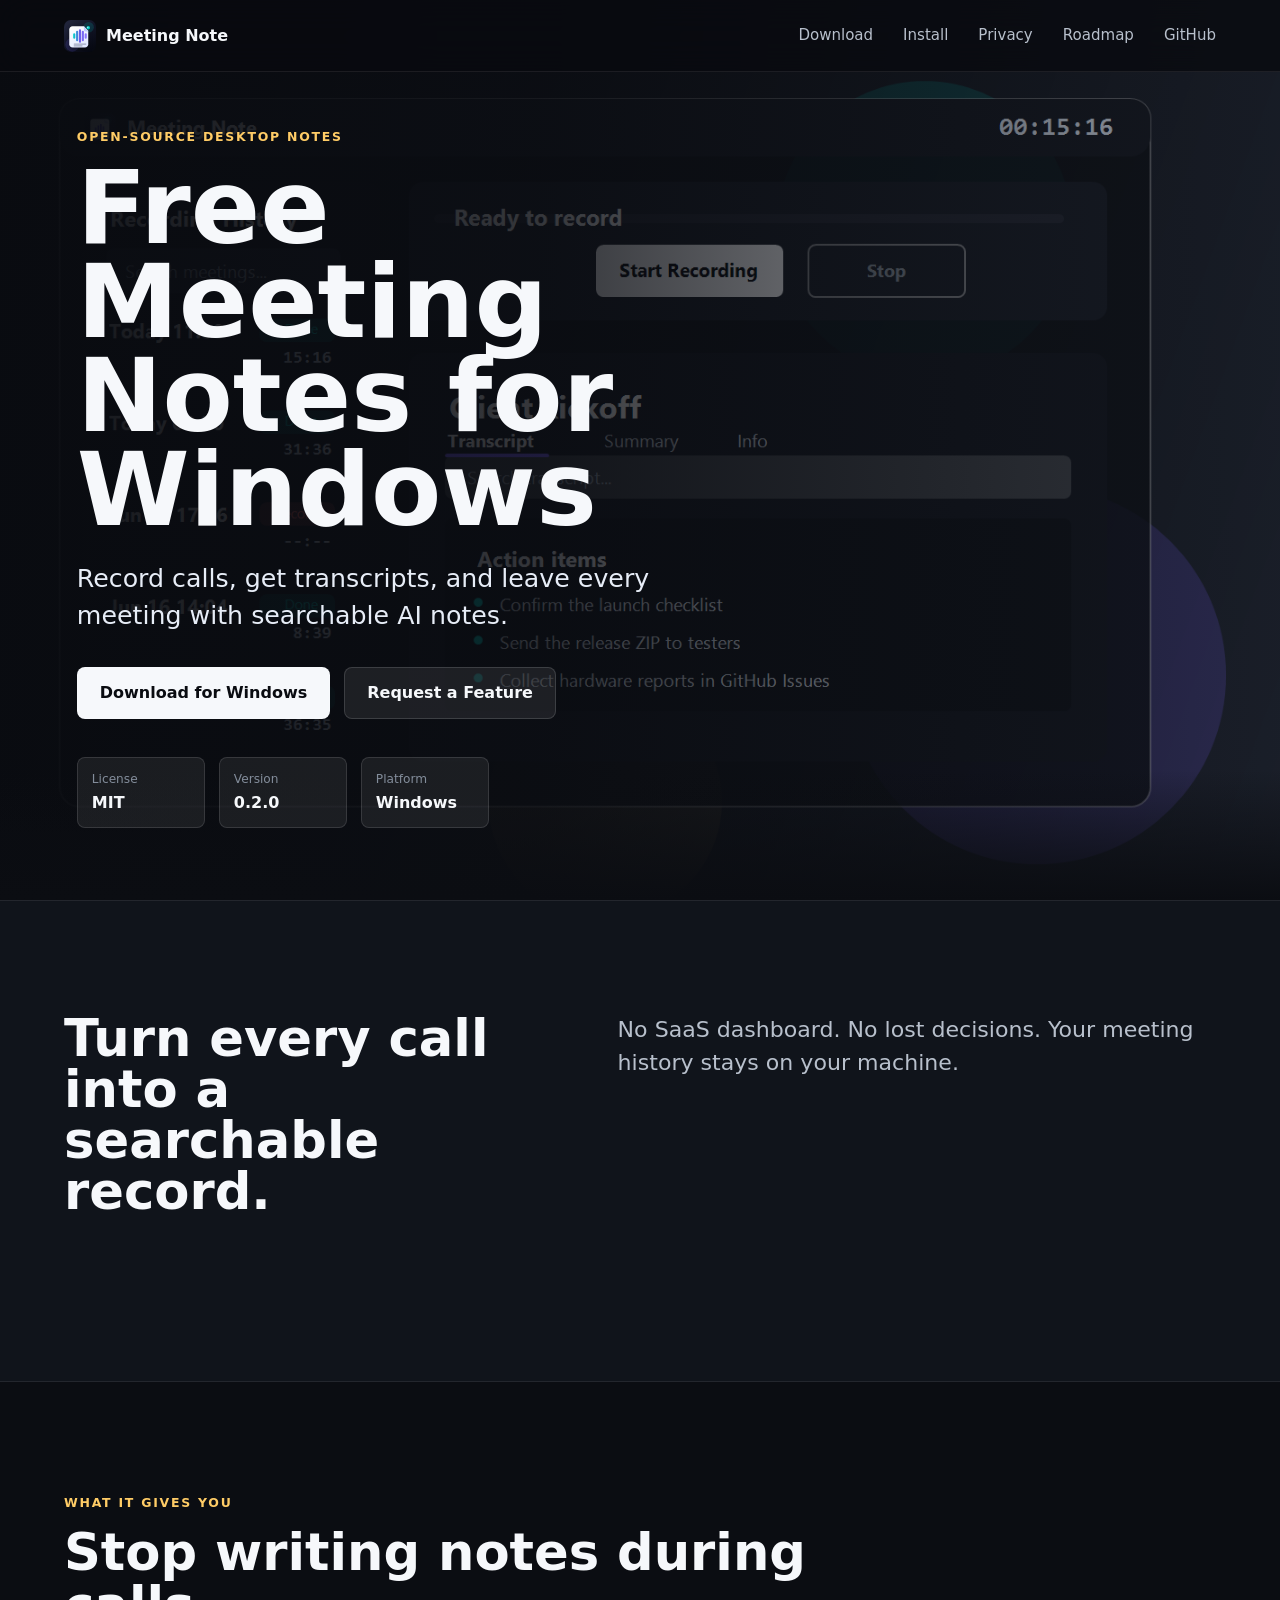
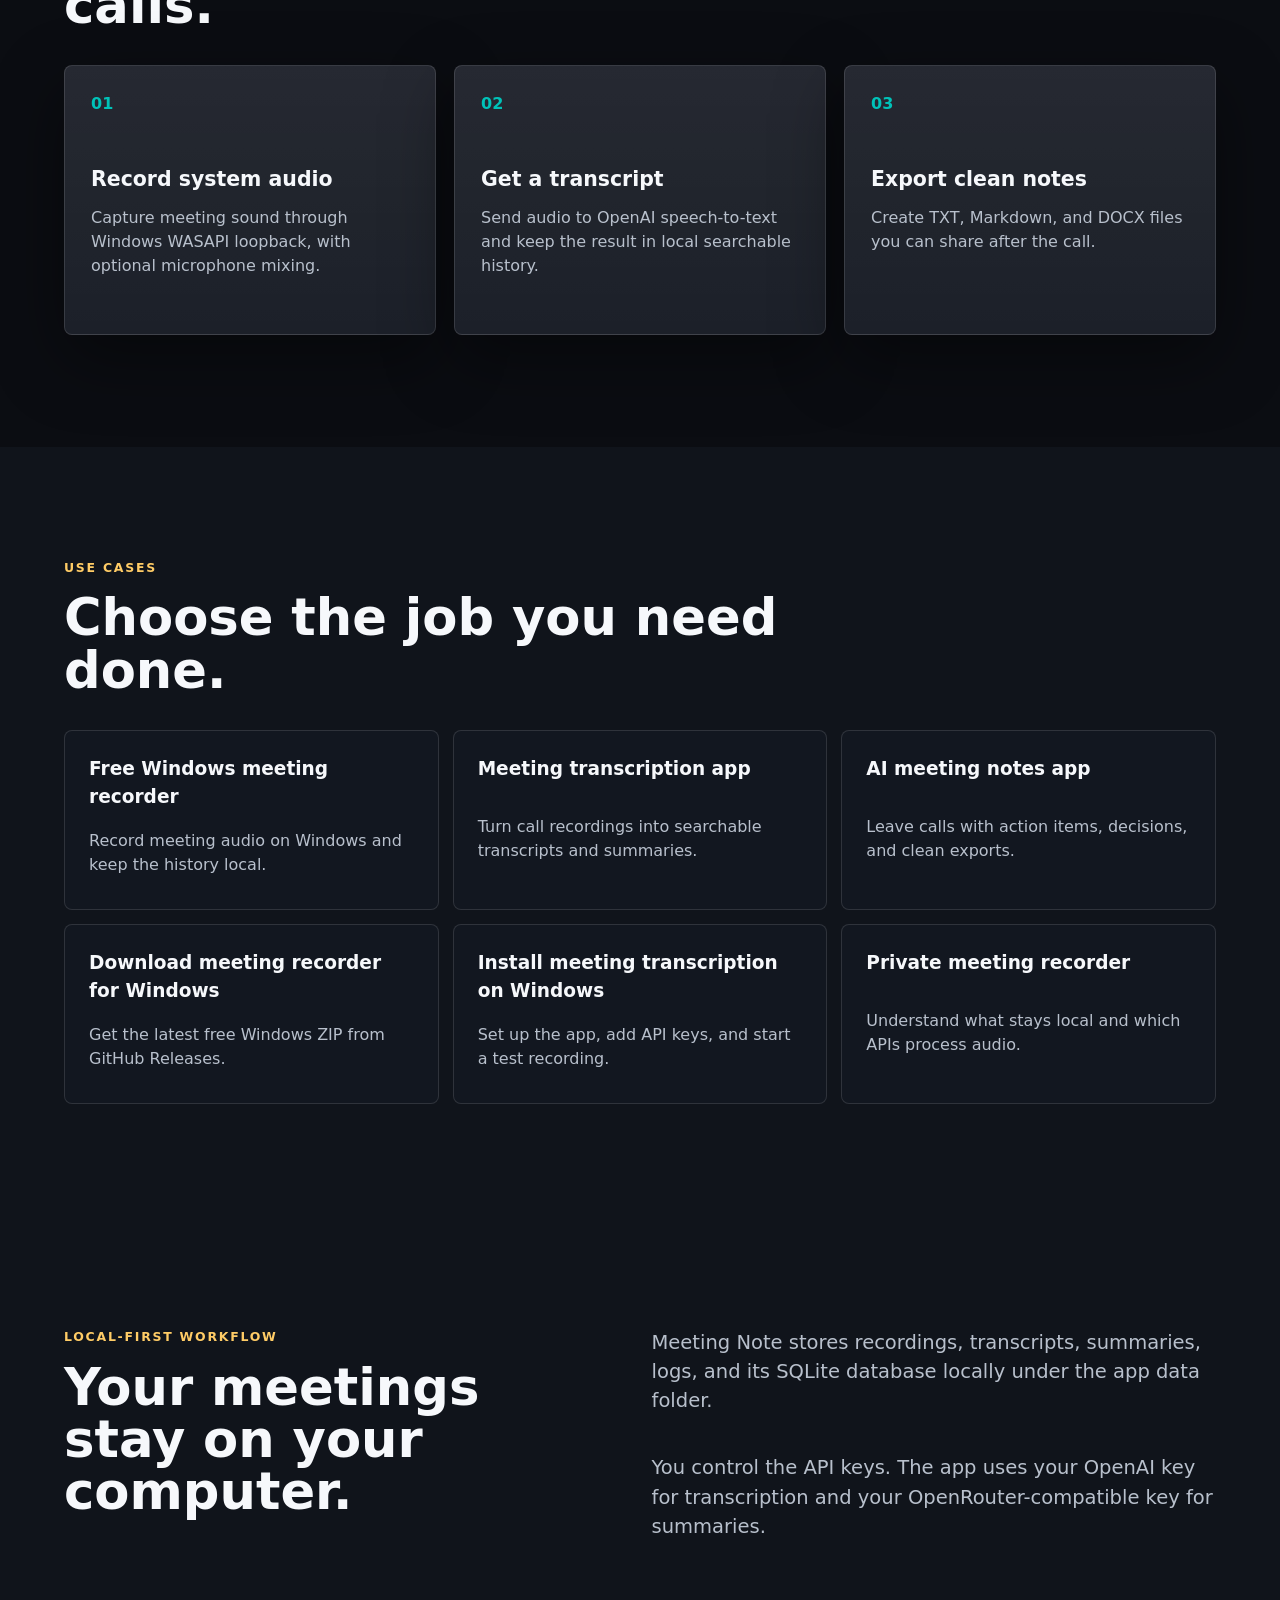
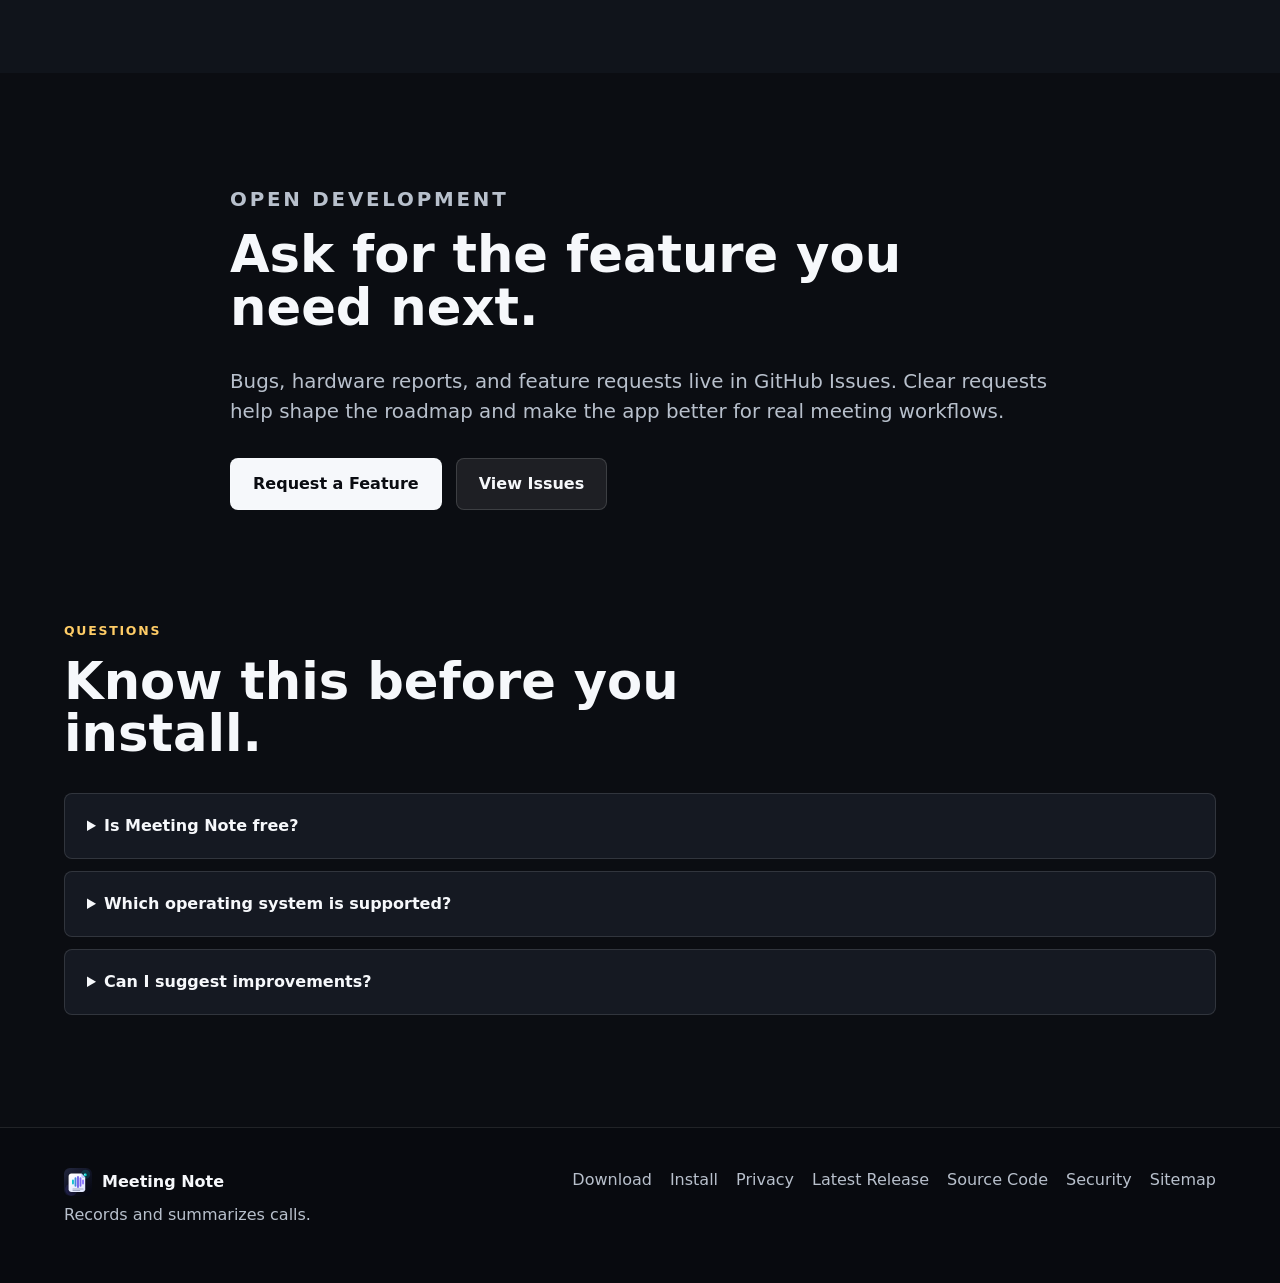
==== commit 0f6a9c9d: "release: Meeting Note v0.2.0" ====
--- a/site/index.html
+++ b/site/index.html
@@ -46,10 +46,10 @@
         "name": "Meeting Note",
         "applicationCategory": "ProductivityApplication",
         "operatingSystem": "Windows 10, Windows 11",
-        "softwareVersion": "0.1.2",
+        "softwareVersion": "0.2.0",
         "description": "Free open-source Windows app that records calls, transcribes meetings, and creates AI summaries with your own API keys.",
         "url": "https://ainishanov.github.io/meeting-note/",
-        "downloadUrl": "https://github.com/ainishanov/meeting-note/releases/download/v0.1.2/MeetingNote-v0.1.2-windows-x64.zip",
+        "downloadUrl": "https://github.com/ainishanov/meeting-note/releases/download/v0.2.0/MeetingNote-v0.2.0-windows-x64.zip",
         "codeRepository": "https://github.com/ainishanov/meeting-note",
         "license": "https://github.com/ainishanov/meeting-note/blob/main/LICENSE",
         "image": "https://ainishanov.github.io/meeting-note/assets/og-image.png",
@@ -127,7 +127,7 @@
           <div class="hero-actions" aria-label="Primary actions">
             <a
               class="button button-primary"
-              href="https://github.com/ainishanov/meeting-note/releases/download/v0.1.2/MeetingNote-v0.1.2-windows-x64.zip"
+              href="https://github.com/ainishanov/meeting-note/releases/download/v0.2.0/MeetingNote-v0.2.0-windows-x64.zip"
               data-goal="download_windows"
             >Download for Windows</a>
             <a
@@ -143,7 +143,7 @@
             </div>
             <div>
               <dt>Version</dt>
-              <dd>0.1.2</dd>
+              <dd>0.2.0</dd>
             </div>
             <div>
               <dt>Platform</dt>
@@ -290,7 +290,7 @@
           <a href="./download/">Download</a>
           <a href="./install/">Install</a>
           <a href="./privacy/">Privacy</a>
-          <a href="https://github.com/ainishanov/meeting-note/releases/tag/v0.1.2" data-goal="release_page">Latest Release</a>
+          <a href="https://github.com/ainishanov/meeting-note/releases/tag/v0.2.0" data-goal="release_page">Latest Release</a>
           <a href="https://github.com/ainishanov/meeting-note" data-goal="github_repo">Source Code</a>
           <a href="https://github.com/ainishanov/meeting-note/blob/main/SECURITY.md" data-goal="security_page">Security</a>
           <a href="./sitemap.xml">Sitemap</a>
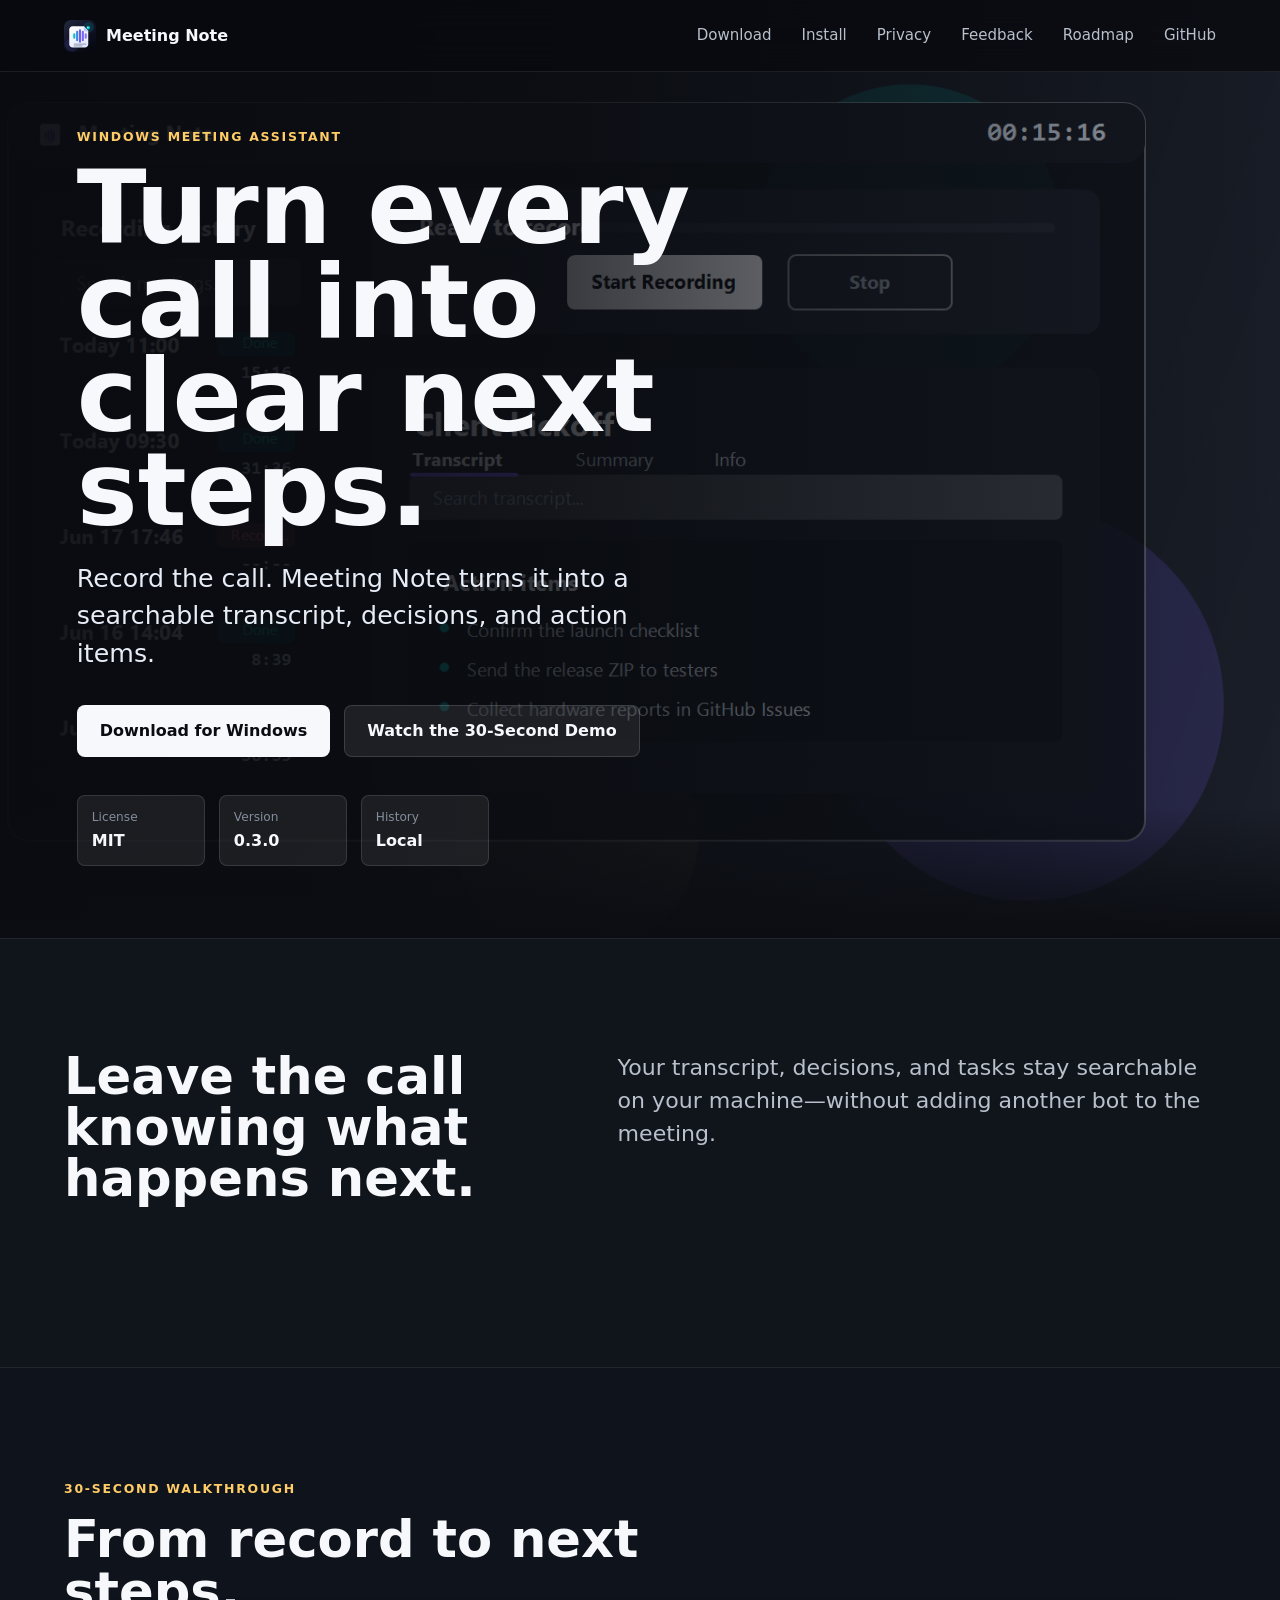
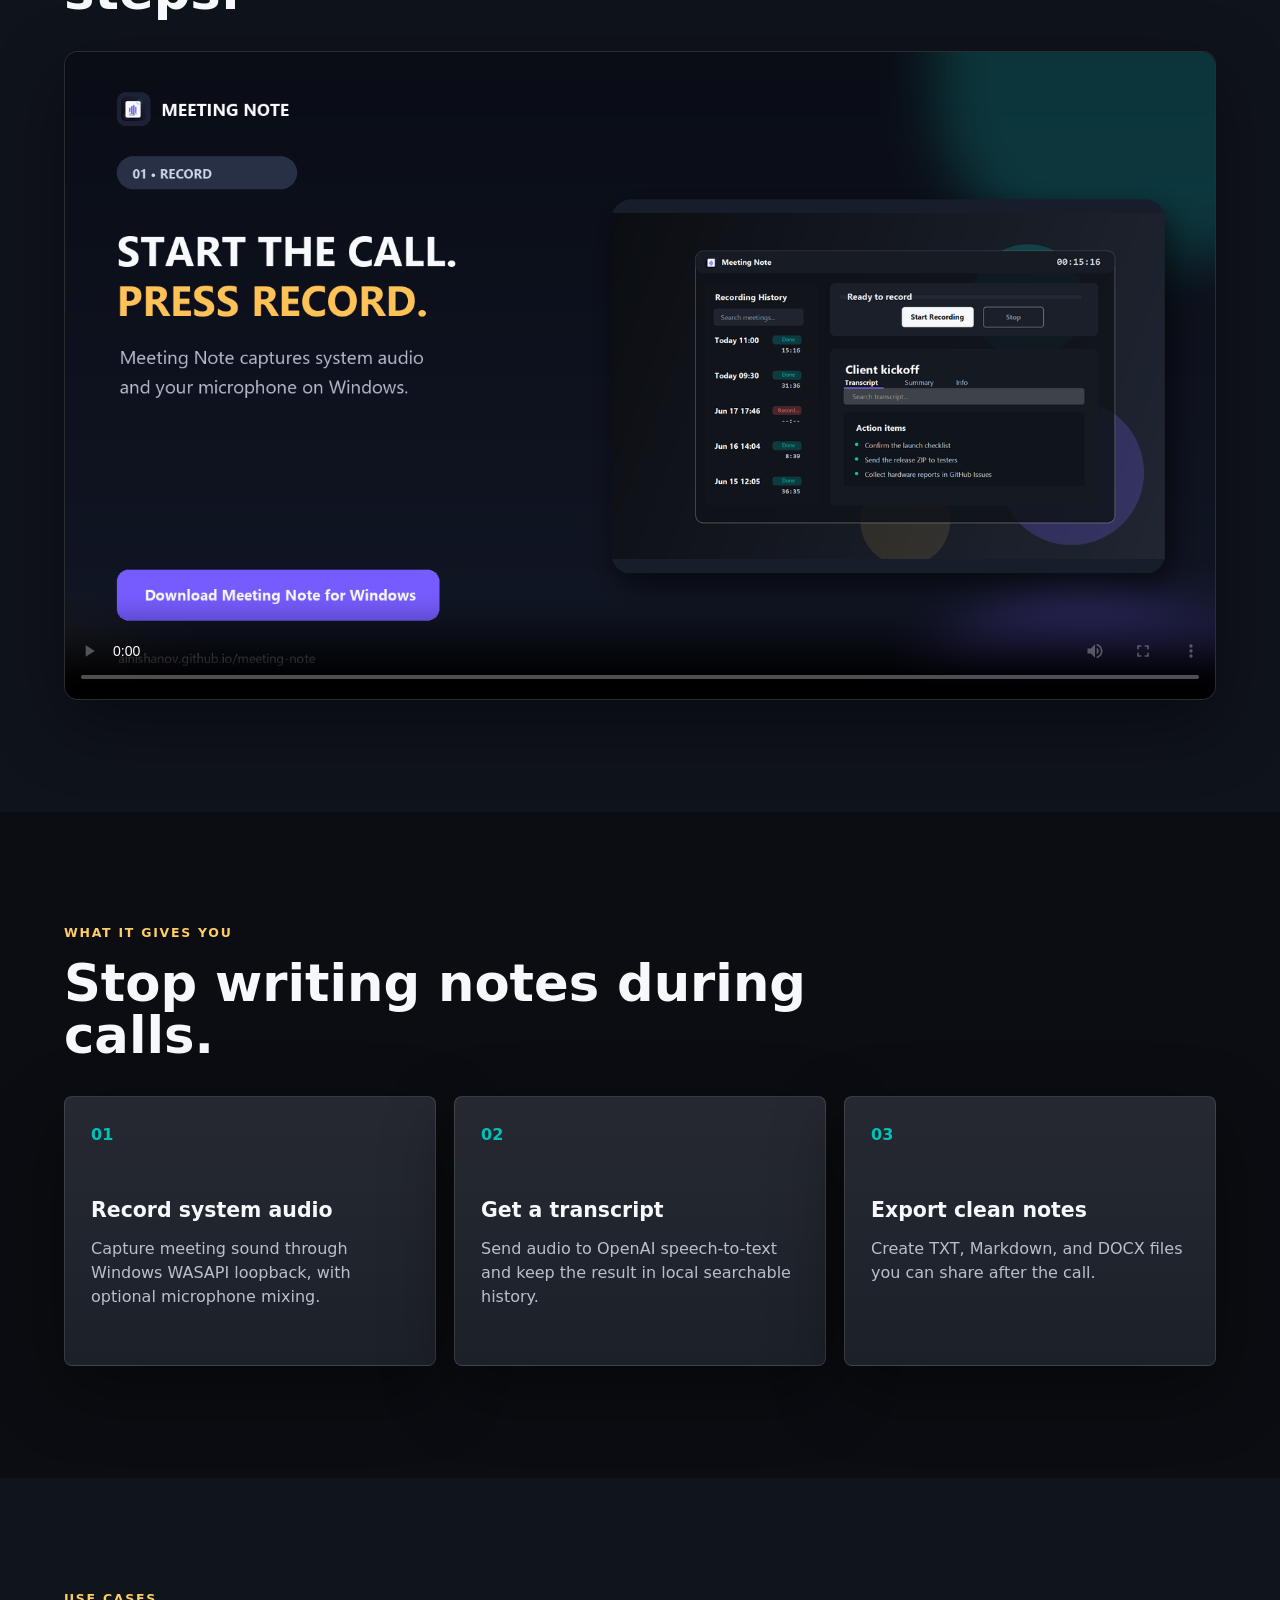
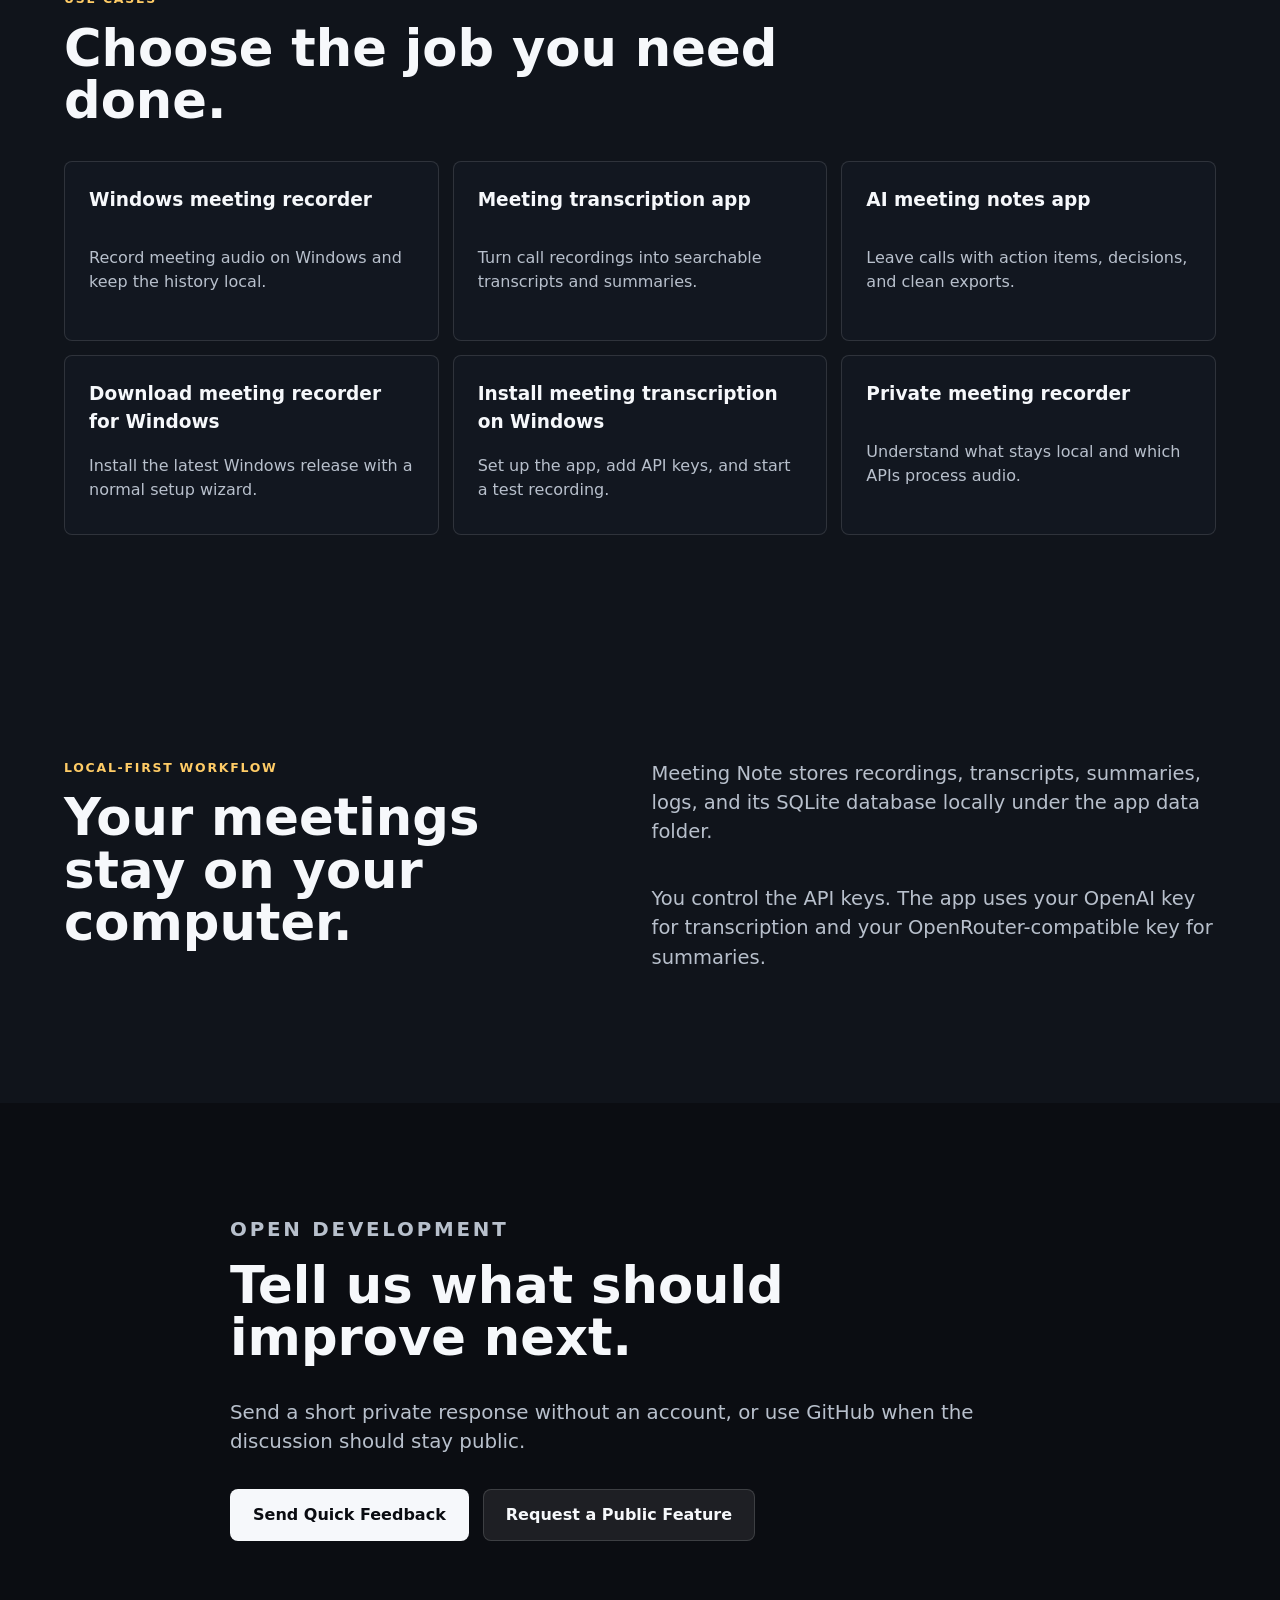
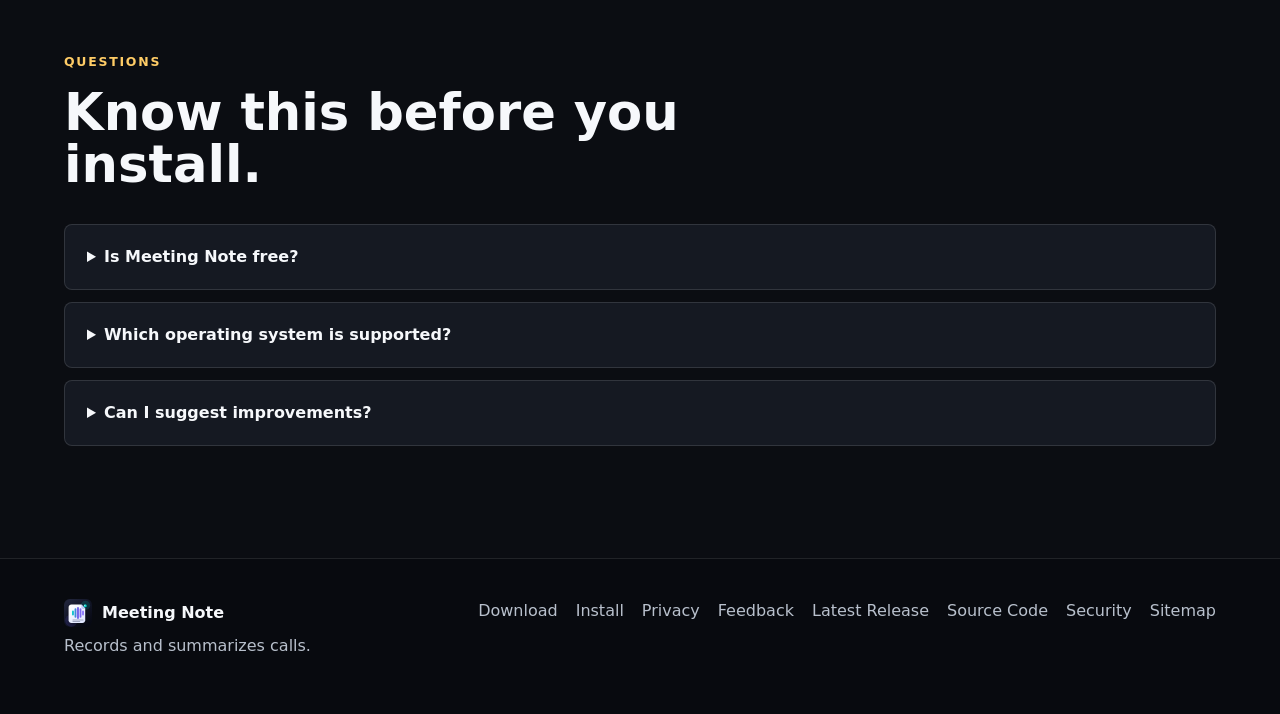
==== commit 5f277d07: "feat: launch outcome-led site and feedback" ====
--- a/site/index.html
+++ b/site/index.html
@@ -3,10 +3,10 @@
   <head>
     <meta charset="utf-8">
     <meta name="viewport" content="width=device-width, initial-scale=1">
-    <title>Free Windows Meeting Recorder with AI Transcripts - Meeting Note</title>
+    <title>Turn Every Call Into Clear Next Steps - Meeting Note</title>
     <meta
       name="description"
-      content="Free open-source Windows app that records calls, transcribes meetings, and creates AI summaries with your own API keys."
+      content="A Windows meeting assistant that records calls, creates searchable transcripts, and puts decisions and action items first."
     >
     <meta name="robots" content="index,follow,max-image-preview:large">
     <meta name="theme-color" content="#10131d">
@@ -18,22 +18,22 @@
 
     <meta property="og:type" content="website">
     <meta property="og:site_name" content="Meeting Note">
-    <meta property="og:title" content="Free Meeting Notes for Windows">
+    <meta property="og:title" content="Turn Every Call Into Clear Next Steps">
     <meta
       property="og:description"
-      content="Record calls, get transcripts, and leave every meeting with searchable AI notes."
+      content="Record the call. Get a searchable transcript, decisions, and action items."
     >
     <meta property="og:url" content="https://ainishanov.github.io/meeting-note/">
     <meta property="og:image" content="https://ainishanov.github.io/meeting-note/assets/og-image.png">
     <meta property="og:image:width" content="1200">
     <meta property="og:image:height" content="630">
-    <meta property="og:image:alt" content="Meeting Note desktop app with the text Free Meeting Notes for Windows">
+    <meta property="og:image:alt" content="Meeting Note desktop app with the text Turn Every Call Into Next Steps">
 
     <meta name="twitter:card" content="summary_large_image">
-    <meta name="twitter:title" content="Free Meeting Notes for Windows">
+    <meta name="twitter:title" content="Turn Every Call Into Clear Next Steps">
     <meta
       name="twitter:description"
-      content="Record calls, get transcripts, and leave every meeting with searchable AI notes."
+      content="Record the call. Get a searchable transcript, decisions, and action items."
     >
     <meta name="twitter:image" content="https://ainishanov.github.io/meeting-note/assets/og-image.png">
 
@@ -46,10 +46,10 @@
         "name": "Meeting Note",
         "applicationCategory": "ProductivityApplication",
         "operatingSystem": "Windows 10, Windows 11",
-        "softwareVersion": "0.2.0",
+        "softwareVersion": "0.3.0",
         "description": "Free open-source Windows app that records calls, transcribes meetings, and creates AI summaries with your own API keys.",
         "url": "https://ainishanov.github.io/meeting-note/",
-        "downloadUrl": "https://github.com/ainishanov/meeting-note/releases/download/v0.2.0/MeetingNote-v0.2.0-windows-x64.zip",
+        "downloadUrl": "https://github.com/ainishanov/meeting-note/releases/download/v0.3.0/MeetingNoteSetup-v0.3.0.exe",
         "codeRepository": "https://github.com/ainishanov/meeting-note",
         "license": "https://github.com/ainishanov/meeting-note/blob/main/LICENSE",
         "image": "https://ainishanov.github.io/meeting-note/assets/og-image.png",
@@ -92,7 +92,7 @@
             "name": "Where can I request features?",
             "acceptedAnswer": {
               "@type": "Answer",
-              "text": "Feature requests are tracked in GitHub Issues so users can discuss and vote on improvements."
+              "text": "Send a private feature idea without an account, or open a GitHub Issue when you want a public discussion."
             }
           }
         ]
@@ -111,6 +111,7 @@
         <a href="./download/">Download</a>
         <a href="./install/">Install</a>
         <a href="./privacy/">Privacy</a>
+        <a href="./feedback/">Feedback</a>
         <a href="#roadmap">Roadmap</a>
         <a href="https://github.com/ainishanov/meeting-note" data-goal="github_repo">GitHub</a>
       </nav>
@@ -119,22 +120,22 @@
     <main id="top">
       <section class="hero" aria-labelledby="hero-title">
         <div class="hero-copy">
-          <p class="eyebrow">Open-source desktop notes</p>
-          <h1 id="hero-title">Free Meeting Notes for Windows</h1>
+          <p class="eyebrow">Windows meeting assistant</p>
+          <h1 id="hero-title">Turn every call into clear next steps.</h1>
           <p class="hero-lede">
-            Record calls, get transcripts, and leave every meeting with searchable AI notes.
+            Record the call. Meeting Note turns it into a searchable transcript, decisions, and action items.
           </p>
           <div class="hero-actions" aria-label="Primary actions">
             <a
               class="button button-primary"
-              href="https://github.com/ainishanov/meeting-note/releases/download/v0.2.0/MeetingNote-v0.2.0-windows-x64.zip"
+              href="https://github.com/ainishanov/meeting-note/releases/download/v0.3.0/MeetingNoteSetup-v0.3.0.exe"
               data-goal="download_windows"
             >Download for Windows</a>
             <a
               class="button button-secondary"
-              href="https://github.com/ainishanov/meeting-note/issues/new?template=feature_request.yml"
-              data-goal="request_feature"
-            >Request a Feature</a>
+              href="#demo"
+              data-goal="watch_demo"
+            >Watch the 30-Second Demo</a>
           </div>
           <dl class="trust-strip" aria-label="Project facts">
             <div>
@@ -143,11 +144,11 @@
             </div>
             <div>
               <dt>Version</dt>
-              <dd>0.2.0</dd>
+              <dd>0.3.0</dd>
             </div>
             <div>
-              <dt>Platform</dt>
-              <dd>Windows</dd>
+              <dt>History</dt>
+              <dd>Local</dd>
             </div>
           </dl>
         </div>
@@ -155,8 +156,21 @@
 
       <section class="outcome-band" aria-label="Core outcome">
         <div class="section-inner outcome-grid">
-          <p>Turn every call into a searchable record.</p>
-          <p>No SaaS dashboard. No lost decisions. Your meeting history stays on your machine.</p>
+          <p>Leave the call knowing what happens next.</p>
+          <p>Your transcript, decisions, and tasks stay searchable on your machine—without adding another bot to the meeting.</p>
+        </div>
+      </section>
+
+      <section class="section demo-section" id="demo" aria-labelledby="demo-title">
+        <div class="section-inner">
+          <p class="eyebrow">30-second walkthrough</p>
+          <h2 id="demo-title">From record to next steps.</h2>
+          <div class="demo-frame">
+            <video controls preload="metadata" poster="./assets/meeting-note-demo-poster.png">
+              <source src="./assets/meeting-note-demo.mp4" type="video/mp4">
+              Your browser does not support the demo video.
+            </video>
+          </div>
         </div>
       </section>
 
@@ -190,7 +204,7 @@
           <h2 id="use-cases-title">Choose the job you need done.</h2>
           <div class="link-grid">
             <a class="link-panel" href="./windows-meeting-recorder/">
-              <strong>Free Windows meeting recorder</strong>
+              <strong>Windows meeting recorder</strong>
               <span>Record meeting audio on Windows and keep the history local.</span>
             </a>
             <a class="link-panel" href="./meeting-transcription-app/">
@@ -203,7 +217,7 @@
             </a>
             <a class="link-panel" href="./download/">
               <strong>Download meeting recorder for Windows</strong>
-              <span>Get the latest free Windows ZIP from GitHub Releases.</span>
+              <span>Install the latest Windows release with a normal setup wizard.</span>
             </a>
             <a class="link-panel" href="./install/">
               <strong>Install meeting transcription on Windows</strong>
@@ -239,18 +253,17 @@
       <section class="section" id="roadmap" aria-labelledby="roadmap-title">
         <div class="section-inner roadmap">
           <p class="eyebrow">Open development</p>
-          <h2 id="roadmap-title">Ask for the feature you need next.</h2>
+          <h2 id="roadmap-title">Tell us what should improve next.</h2>
           <p>
-            Bugs, hardware reports, and feature requests live in GitHub Issues. Clear requests help shape
-            the roadmap and make the app better for real meeting workflows.
+            Send a short private response without an account, or use GitHub when the discussion should stay public.
           </p>
           <div class="hero-actions">
             <a
               class="button button-primary"
-              href="https://github.com/ainishanov/meeting-note/issues/new?template=feature_request.yml"
-              data-goal="request_feature"
-            >Request a Feature</a>
-            <a class="button button-secondary" href="https://github.com/ainishanov/meeting-note/issues" data-goal="view_issues">View Issues</a>
+              href="./feedback/"
+              data-goal="open_feedback"
+            >Send Quick Feedback</a>
+            <a class="button button-secondary" href="https://github.com/ainishanov/meeting-note/issues/new?template=feature_request.yml" data-goal="request_feature">Request a Public Feature</a>
           </div>
         </div>
       </section>
@@ -270,7 +283,7 @@
             </details>
             <details>
               <summary>Can I suggest improvements?</summary>
-              <p>Yes. Use GitHub Issues to request features, report hardware problems, or discuss workflow gaps.</p>
+              <p>Yes. Send a short response without an account, or use GitHub Issues for a public technical request.</p>
             </details>
           </div>
         </div>
@@ -290,7 +303,8 @@
           <a href="./download/">Download</a>
           <a href="./install/">Install</a>
           <a href="./privacy/">Privacy</a>
-          <a href="https://github.com/ainishanov/meeting-note/releases/tag/v0.2.0" data-goal="release_page">Latest Release</a>
+          <a href="./feedback/">Feedback</a>
+          <a href="https://github.com/ainishanov/meeting-note/releases/tag/v0.3.0" data-goal="release_page">Latest Release</a>
           <a href="https://github.com/ainishanov/meeting-note" data-goal="github_repo">Source Code</a>
           <a href="https://github.com/ainishanov/meeting-note/blob/main/SECURITY.md" data-goal="security_page">Security</a>
           <a href="./sitemap.xml">Sitemap</a>
--- a/site/styles.css
+++ b/site/styles.css
@@ -256,6 +256,25 @@
   letter-spacing: 0;
 }
 
+.demo-section {
+  background: #0f131c;
+}
+
+.demo-frame {
+  overflow: hidden;
+  border: 1px solid rgba(255, 255, 255, 0.14);
+  border-radius: 14px;
+  background: #080a0f;
+  box-shadow: var(--shadow);
+}
+
+.demo-frame video {
+  display: block;
+  width: 100%;
+  aspect-ratio: 16 / 9;
+  background: #080a0f;
+}
+
 .feature-grid {
   display: grid;
   grid-template-columns: repeat(3, minmax(0, 1fr));
@@ -468,6 +487,11 @@
   margin-top: 10px;
 }
 
+.checksum {
+  overflow-wrap: anywhere;
+  word-break: break-all;
+}
+
 .side-panel {
   position: sticky;
   top: 96px;
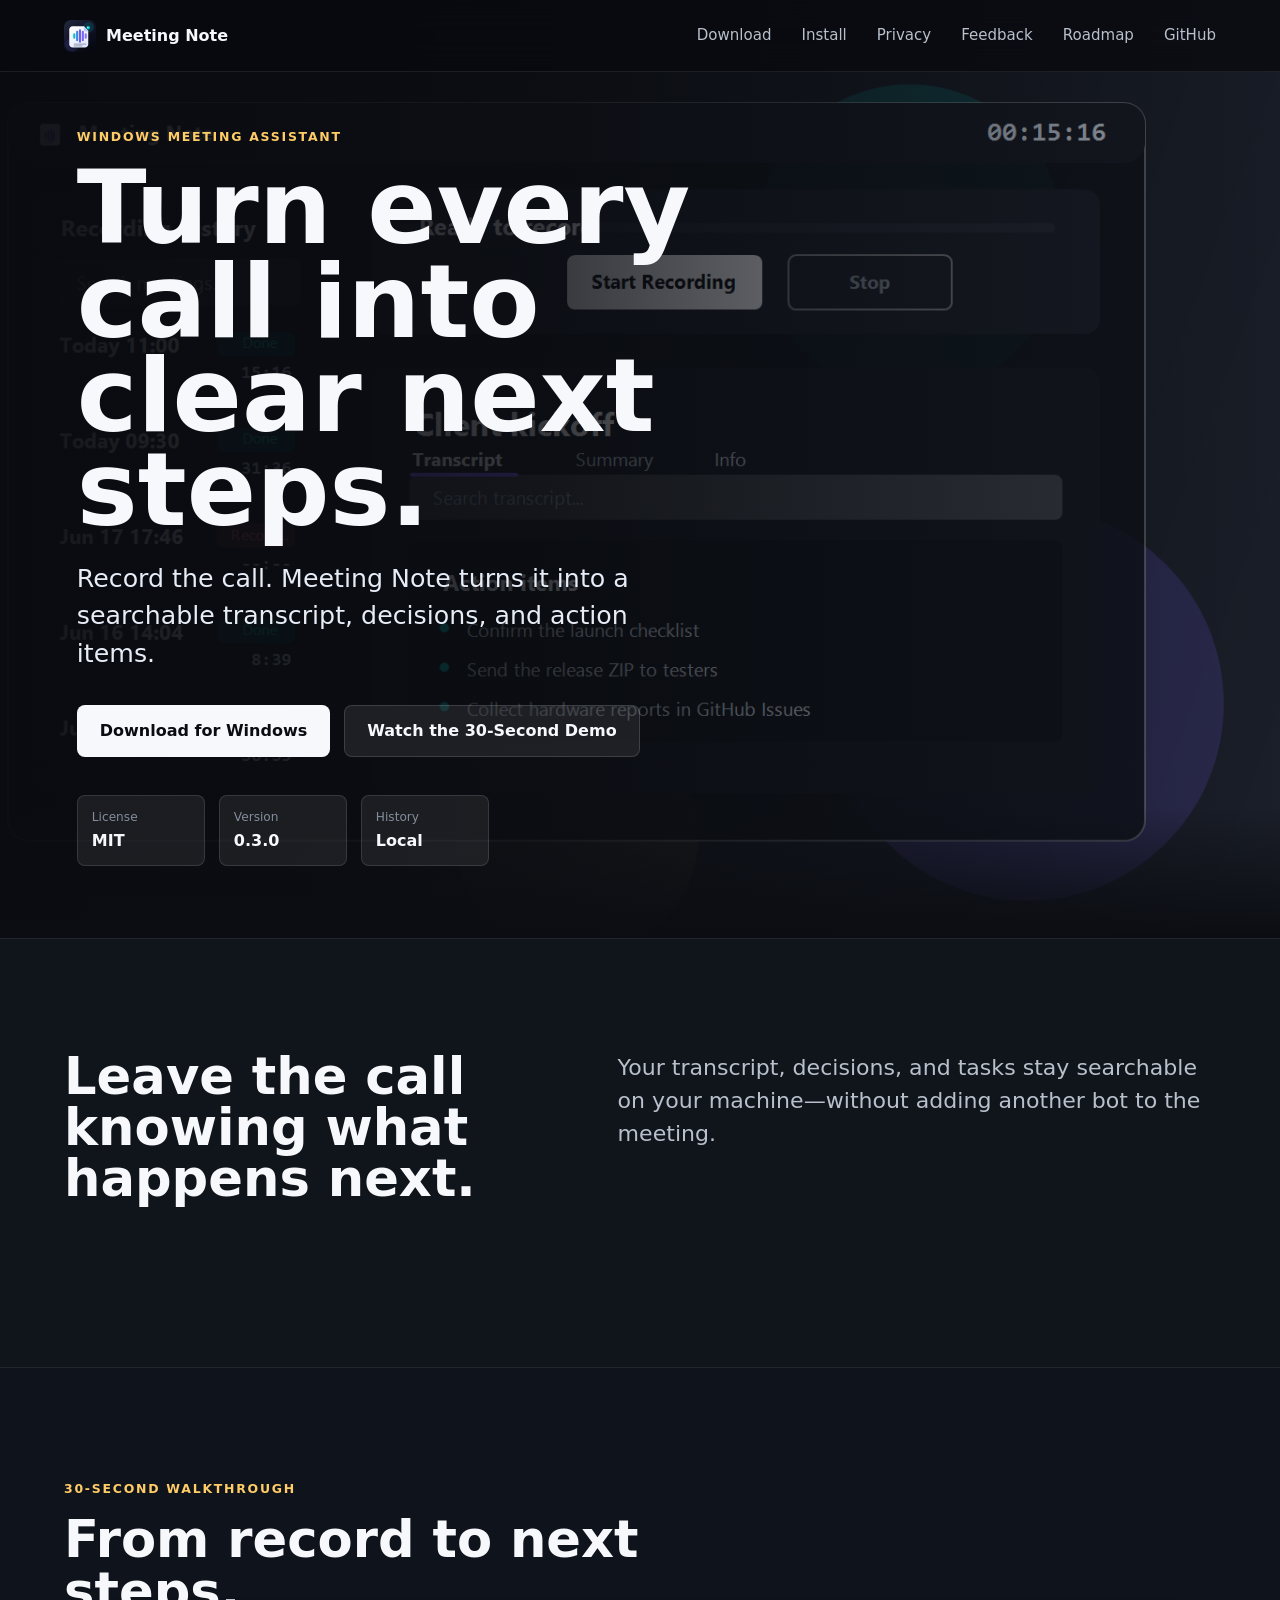
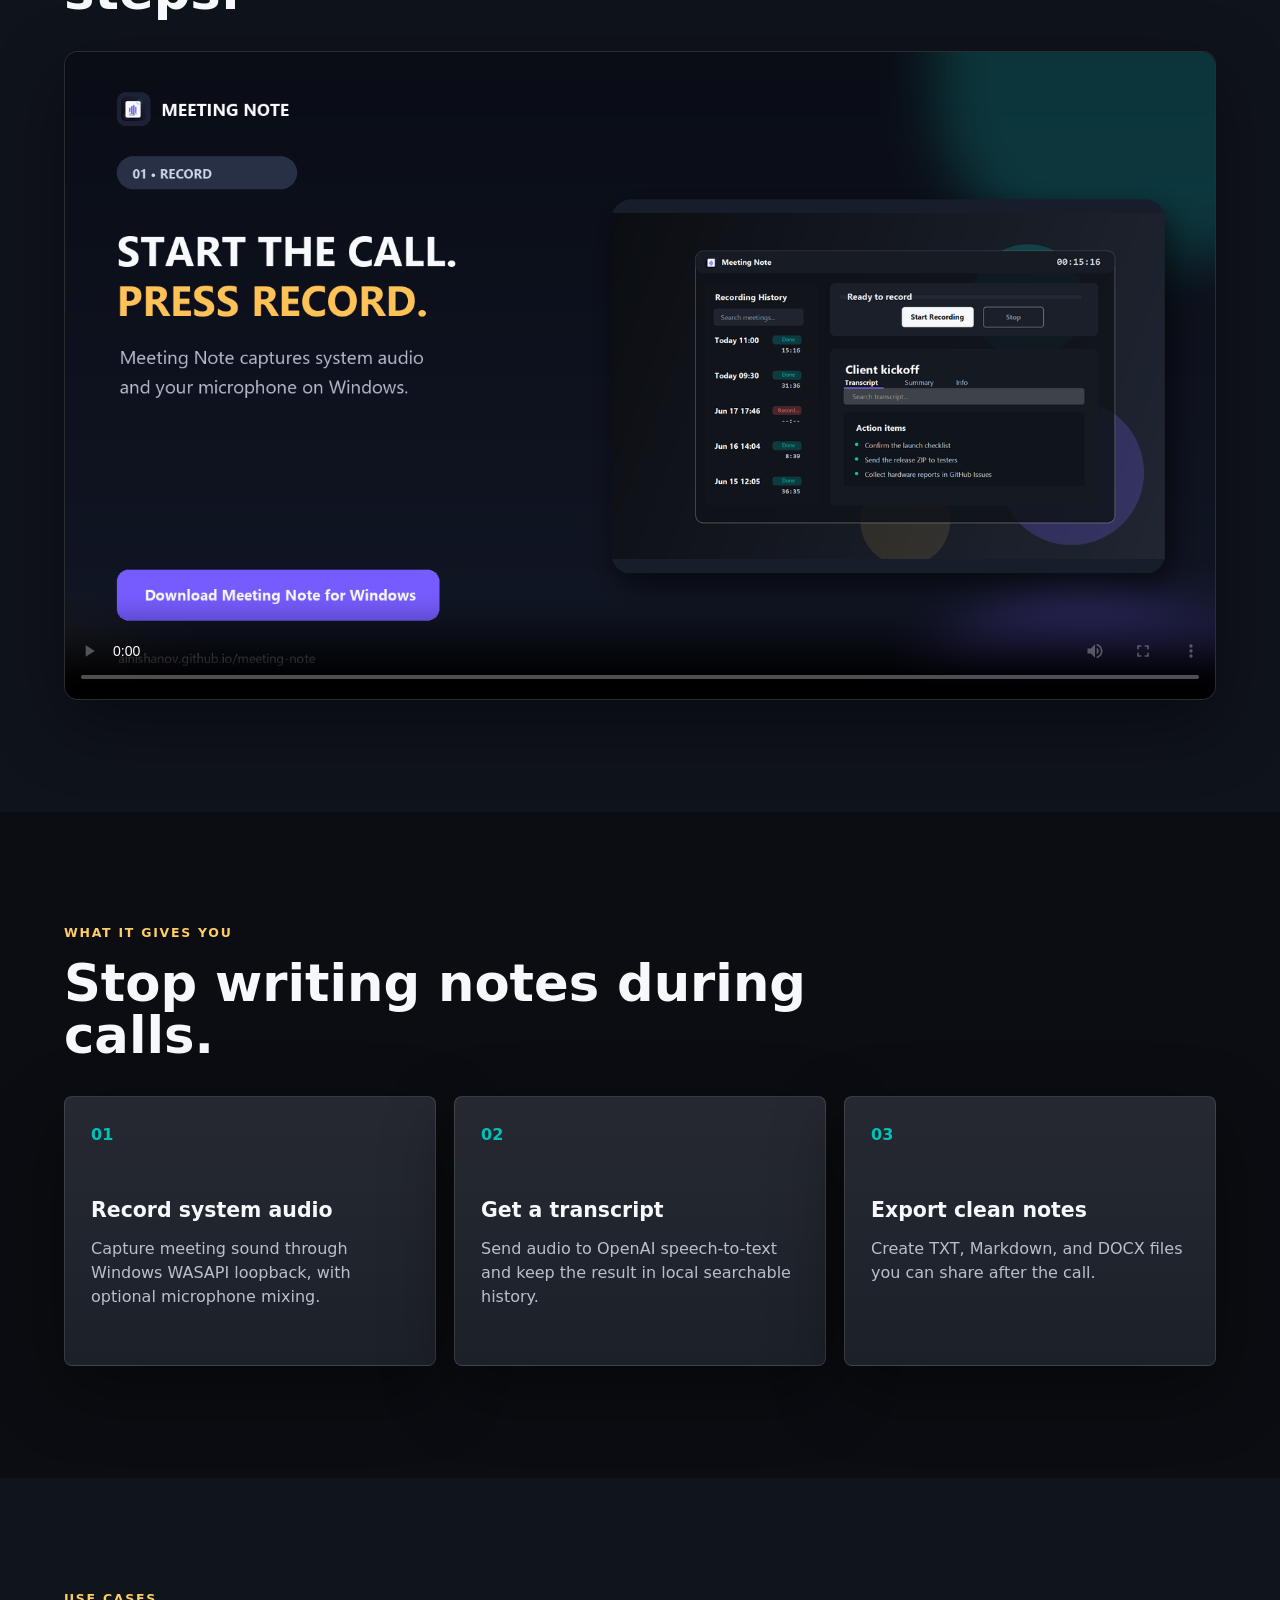
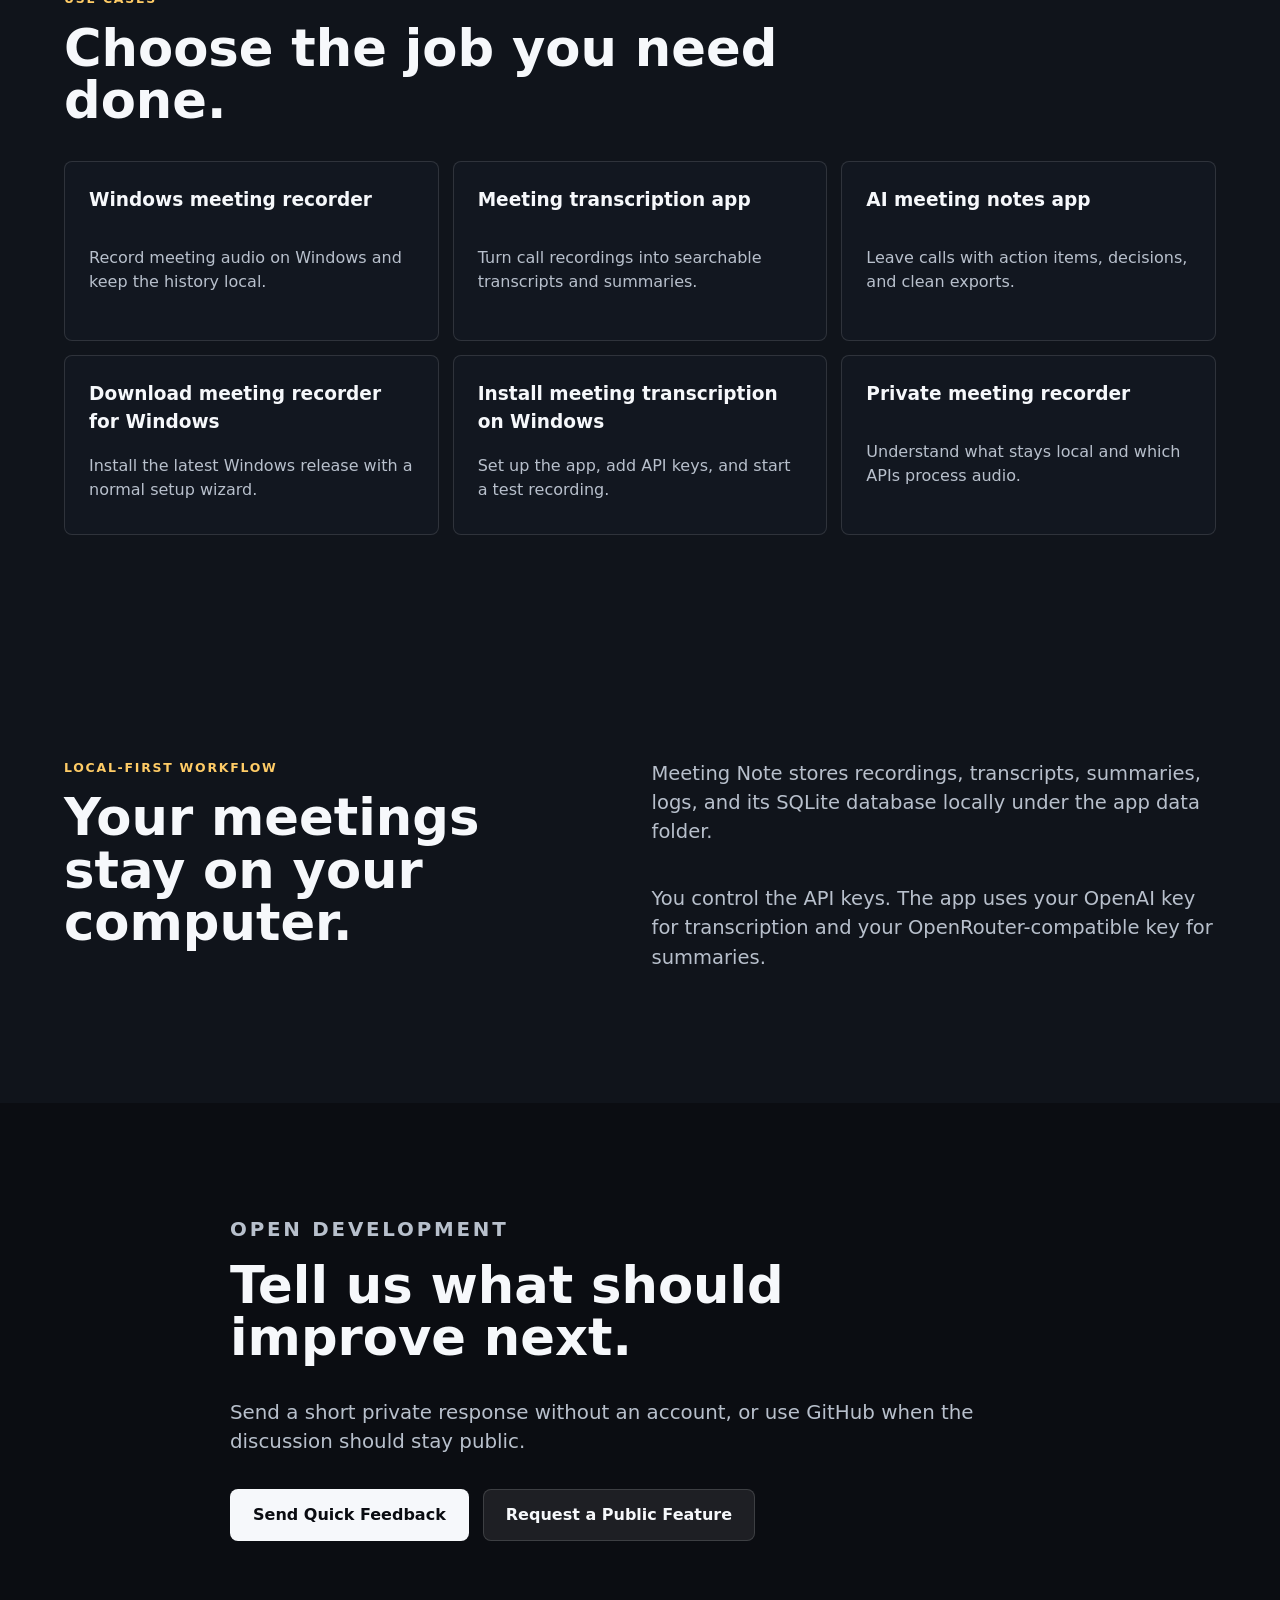
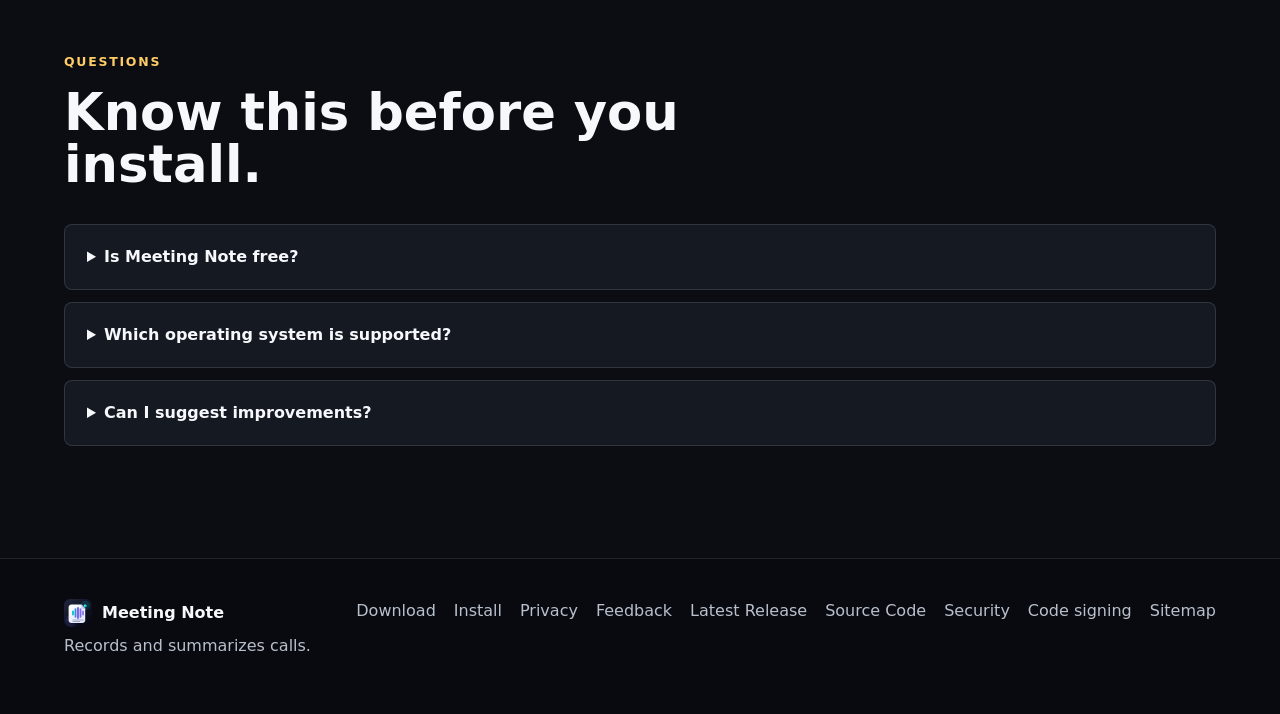
==== commit 44ce20f2: "Prepare signed Windows release" ====
--- a/site/index.html
+++ b/site/index.html
@@ -307,6 +307,7 @@
           <a href="https://github.com/ainishanov/meeting-note/releases/tag/v0.3.0" data-goal="release_page">Latest Release</a>
           <a href="https://github.com/ainishanov/meeting-note" data-goal="github_repo">Source Code</a>
           <a href="https://github.com/ainishanov/meeting-note/blob/main/SECURITY.md" data-goal="security_page">Security</a>
+          <a href="https://github.com/ainishanov/meeting-note/blob/main/CODE_SIGNING.md" data-goal="code_signing_policy">Code signing</a>
           <a href="./sitemap.xml">Sitemap</a>
         </nav>
       </div>
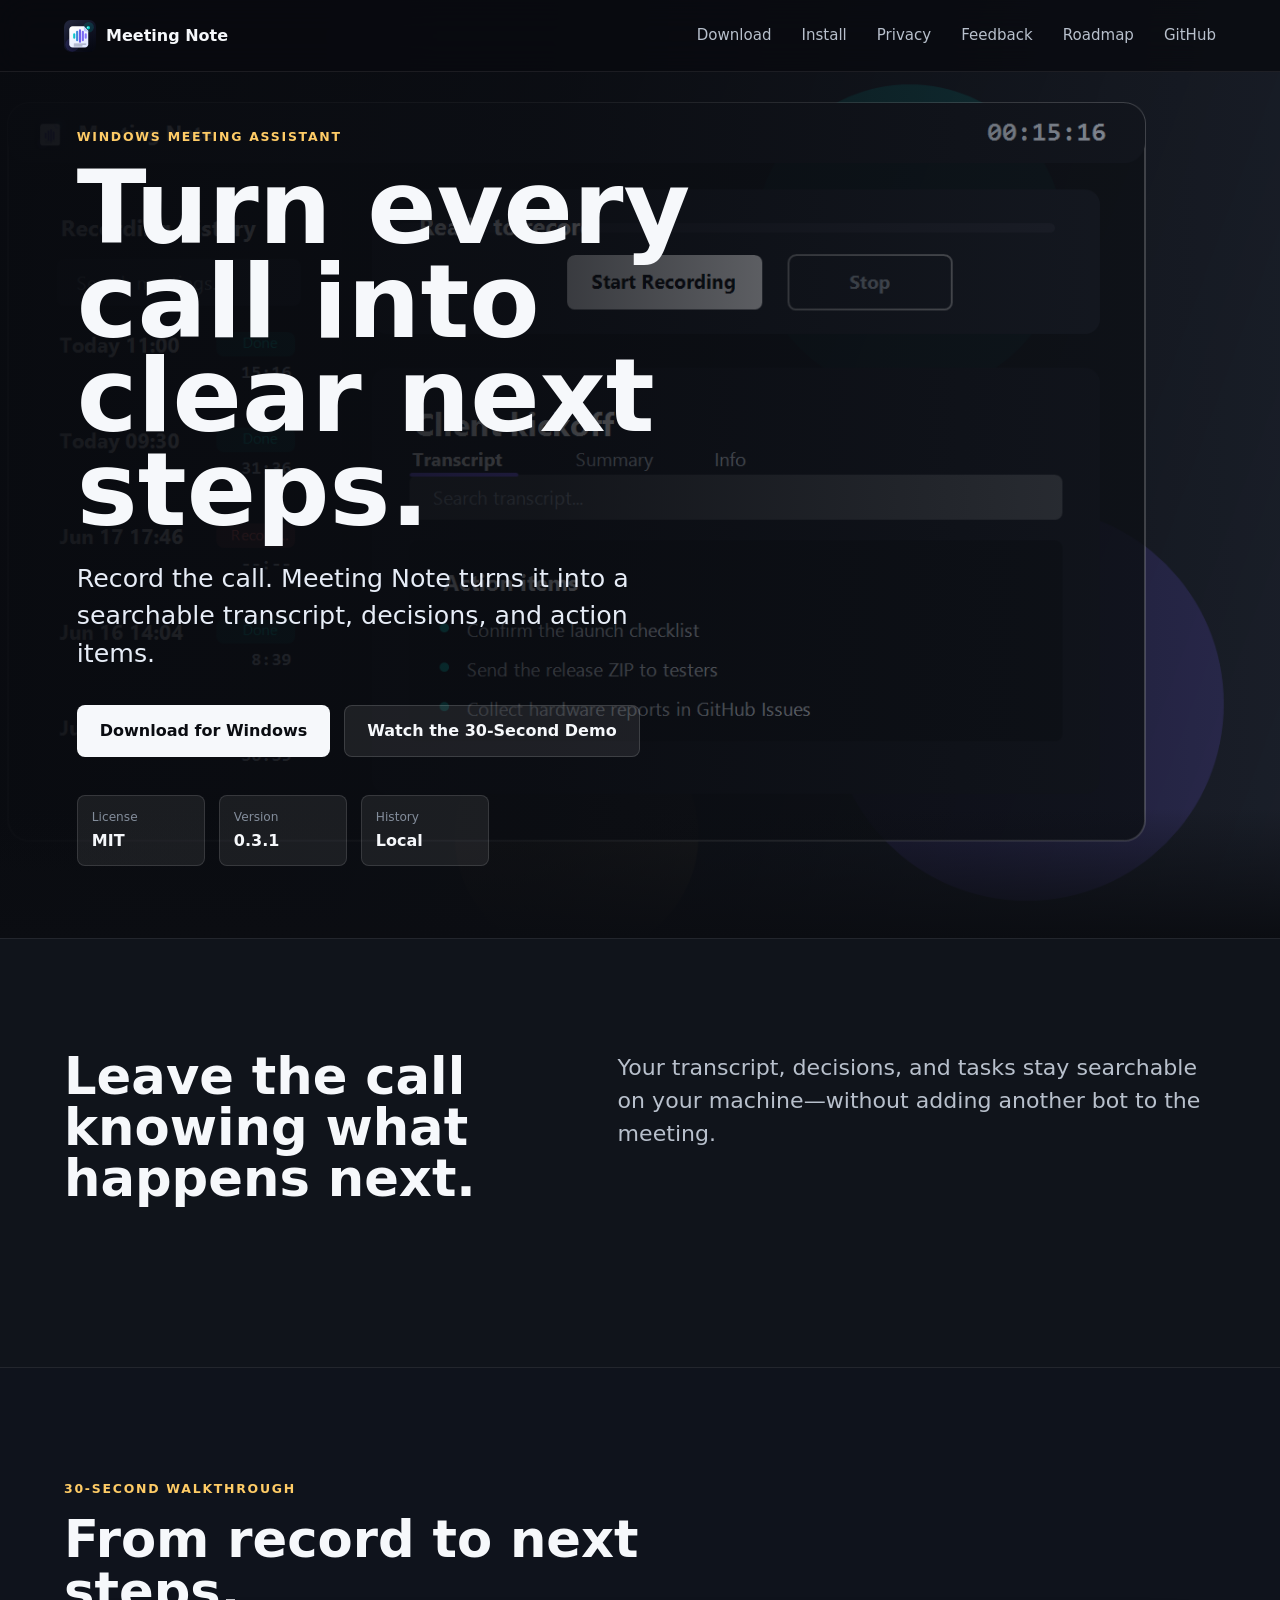
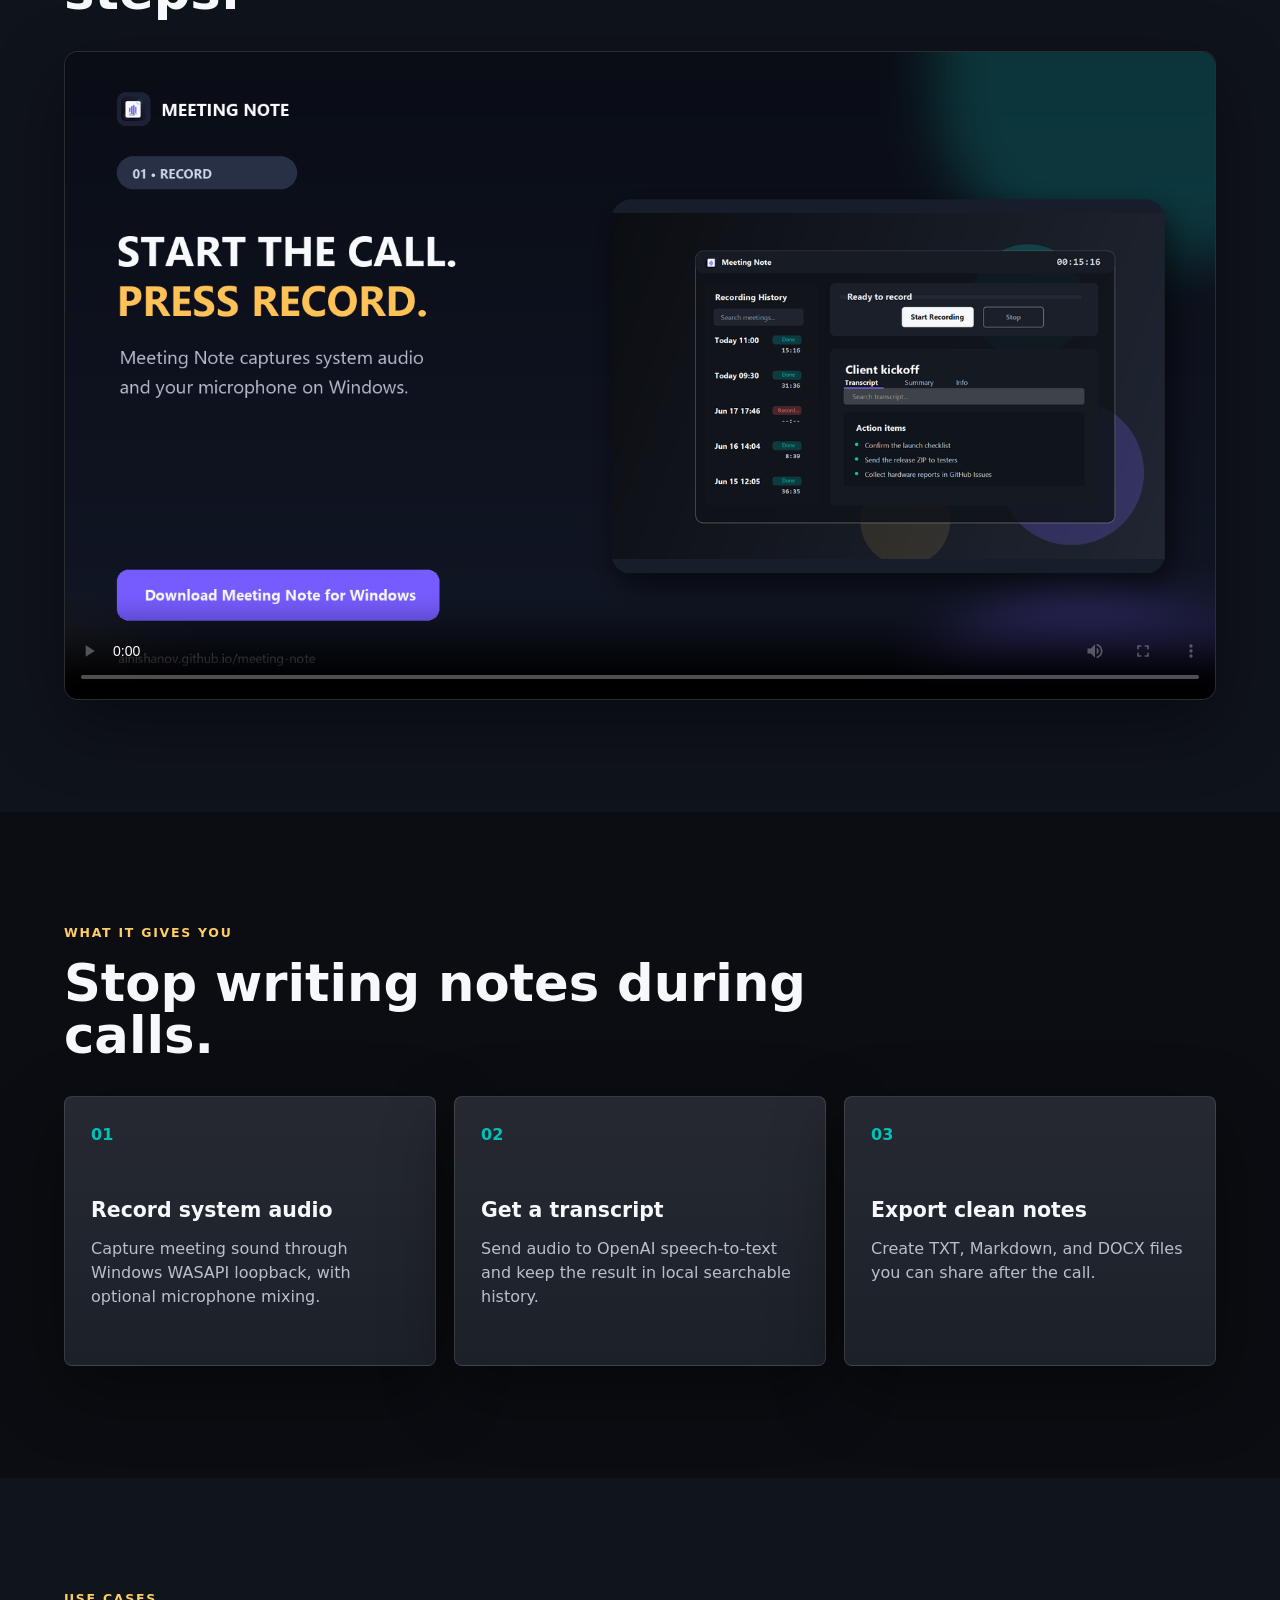
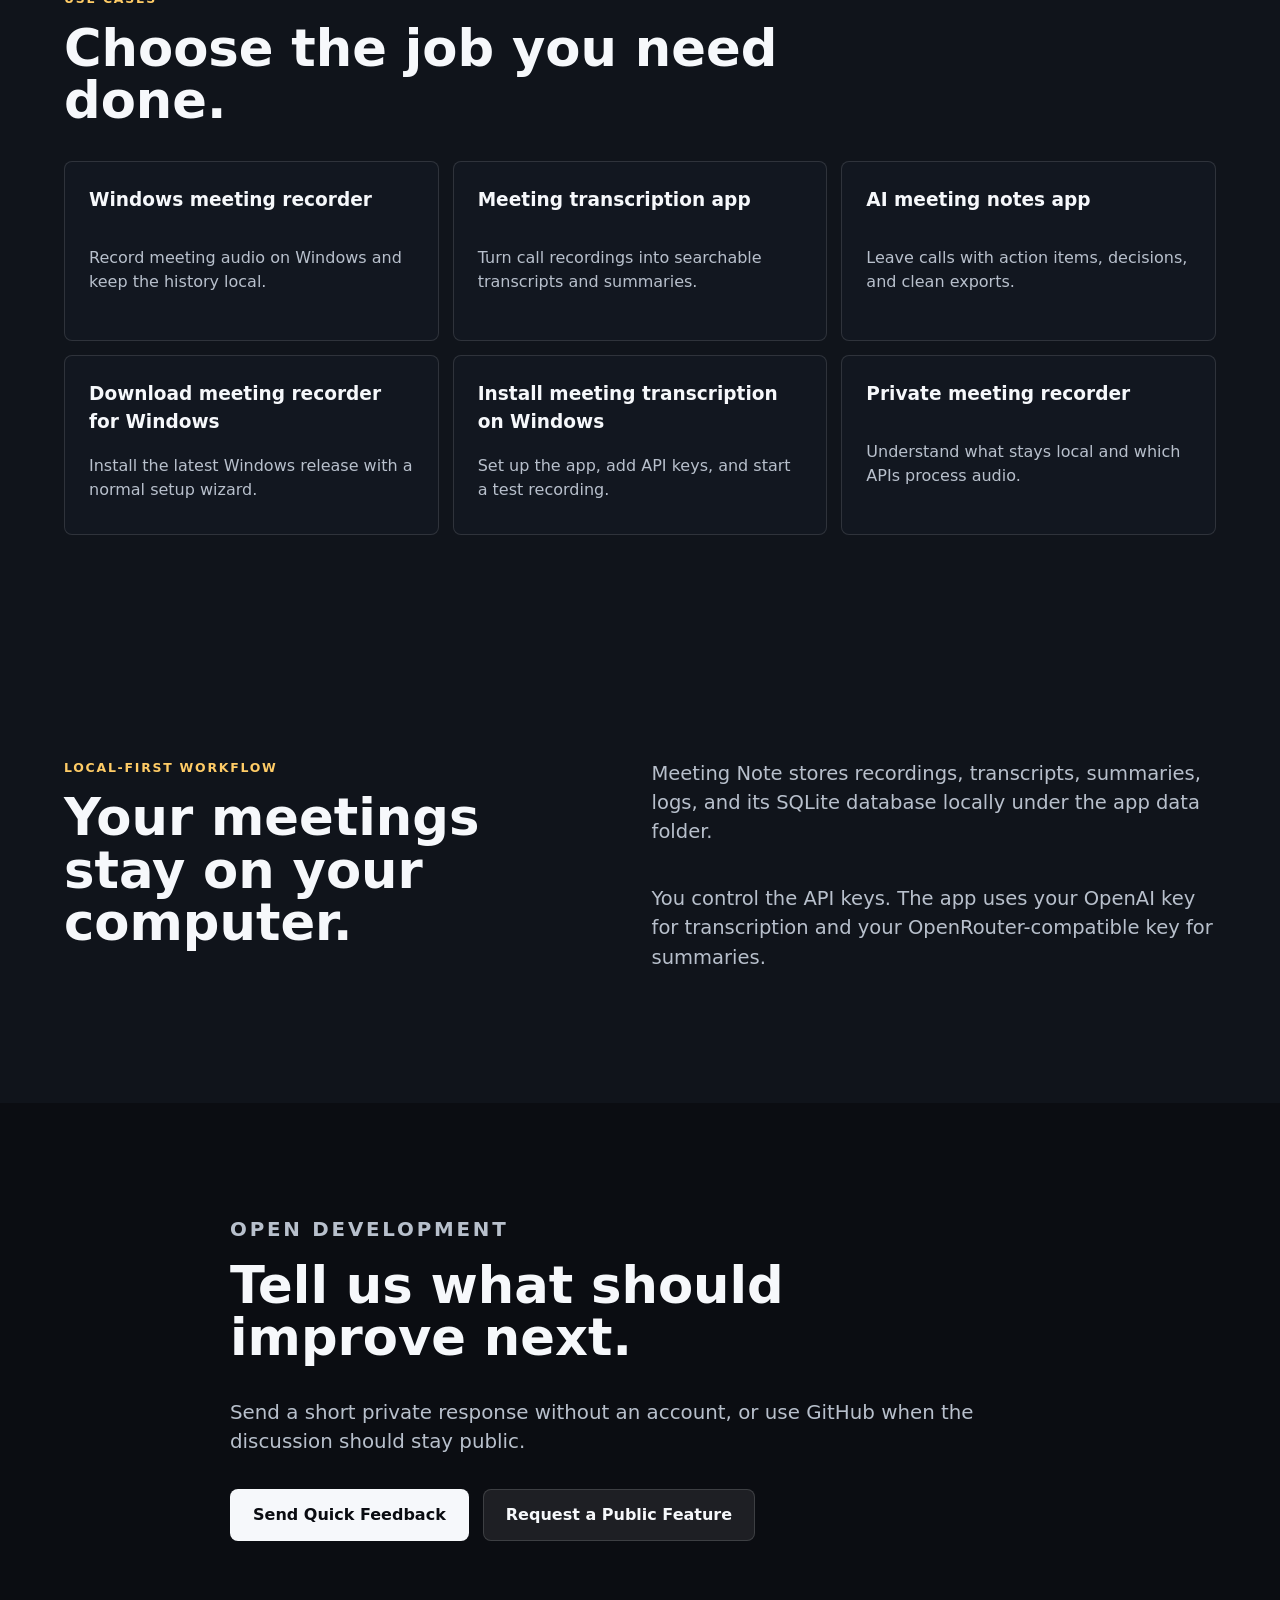
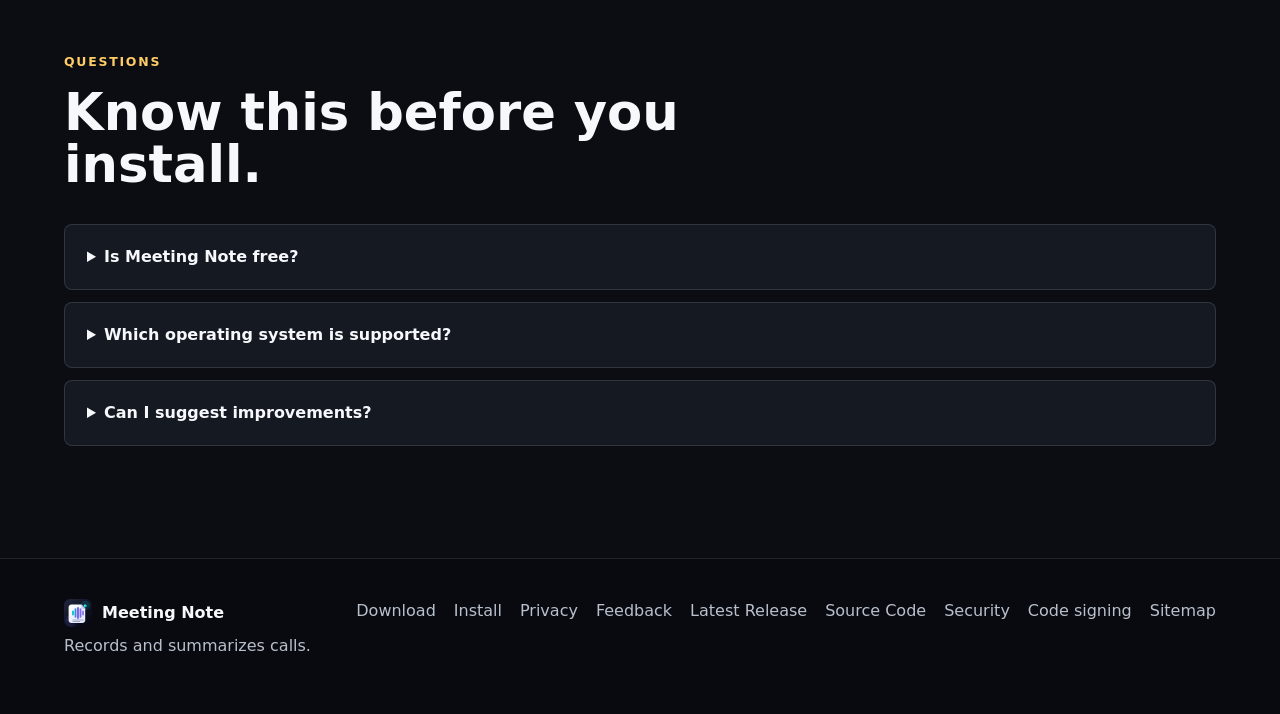
==== commit 7ae8bf73: "Publish v0.3.1 distribution metadata" ====
--- a/site/index.html
+++ b/site/index.html
@@ -46,10 +46,10 @@
         "name": "Meeting Note",
         "applicationCategory": "ProductivityApplication",
         "operatingSystem": "Windows 10, Windows 11",
-        "softwareVersion": "0.3.0",
+        "softwareVersion": "0.3.1",
         "description": "Free open-source Windows app that records calls, transcribes meetings, and creates AI summaries with your own API keys.",
         "url": "https://ainishanov.github.io/meeting-note/",
-        "downloadUrl": "https://github.com/ainishanov/meeting-note/releases/download/v0.3.0/MeetingNoteSetup-v0.3.0.exe",
+        "downloadUrl": "https://github.com/ainishanov/meeting-note/releases/download/v0.3.1/MeetingNoteSetup-v0.3.1.exe",
         "codeRepository": "https://github.com/ainishanov/meeting-note",
         "license": "https://github.com/ainishanov/meeting-note/blob/main/LICENSE",
         "image": "https://ainishanov.github.io/meeting-note/assets/og-image.png",
@@ -128,7 +128,7 @@
           <div class="hero-actions" aria-label="Primary actions">
             <a
               class="button button-primary"
-              href="https://github.com/ainishanov/meeting-note/releases/download/v0.3.0/MeetingNoteSetup-v0.3.0.exe"
+              href="https://github.com/ainishanov/meeting-note/releases/download/v0.3.1/MeetingNoteSetup-v0.3.1.exe"
               data-goal="download_windows"
             >Download for Windows</a>
             <a
@@ -144,7 +144,7 @@
             </div>
             <div>
               <dt>Version</dt>
-              <dd>0.3.0</dd>
+              <dd>0.3.1</dd>
             </div>
             <div>
               <dt>History</dt>
@@ -304,7 +304,7 @@
           <a href="./install/">Install</a>
           <a href="./privacy/">Privacy</a>
           <a href="./feedback/">Feedback</a>
-          <a href="https://github.com/ainishanov/meeting-note/releases/tag/v0.3.0" data-goal="release_page">Latest Release</a>
+          <a href="https://github.com/ainishanov/meeting-note/releases/tag/v0.3.1" data-goal="release_page">Latest Release</a>
           <a href="https://github.com/ainishanov/meeting-note" data-goal="github_repo">Source Code</a>
           <a href="https://github.com/ainishanov/meeting-note/blob/main/SECURITY.md" data-goal="security_page">Security</a>
           <a href="https://github.com/ainishanov/meeting-note/blob/main/CODE_SIGNING.md" data-goal="code_signing_policy">Code signing</a>
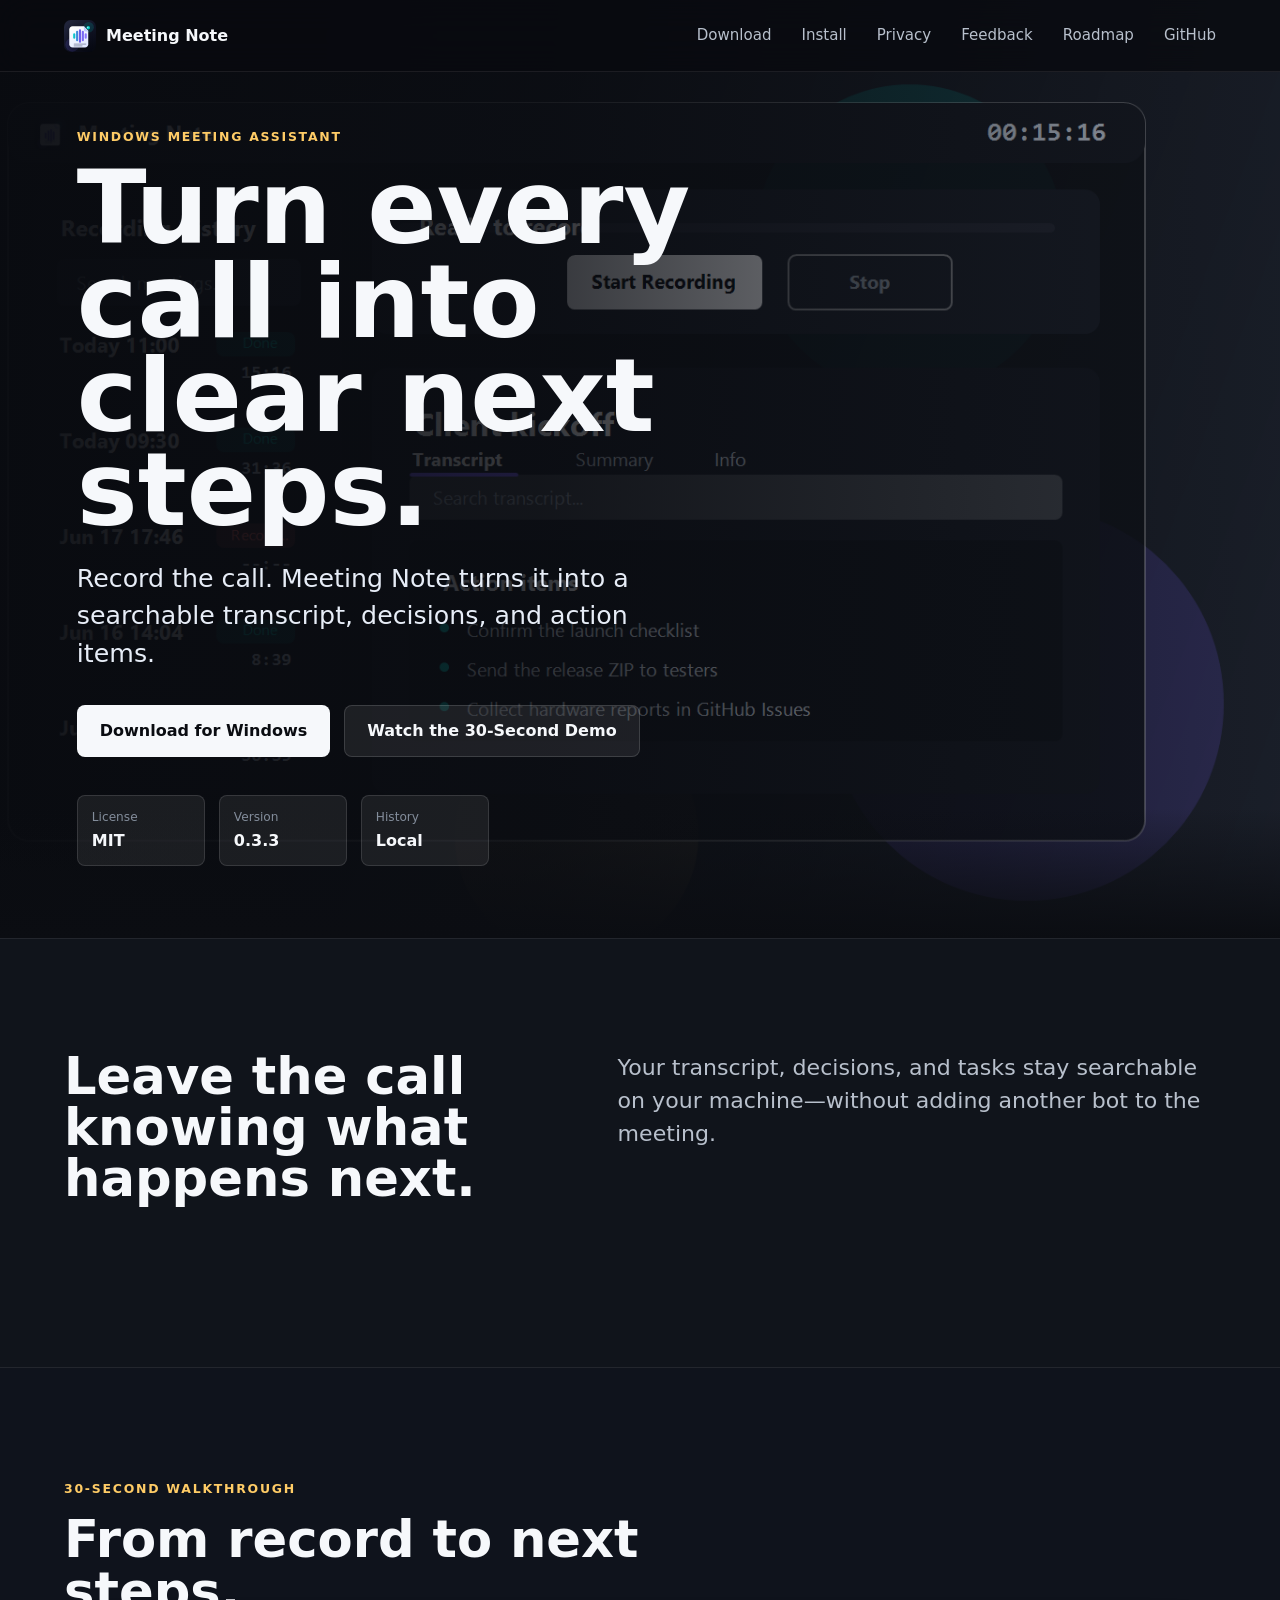
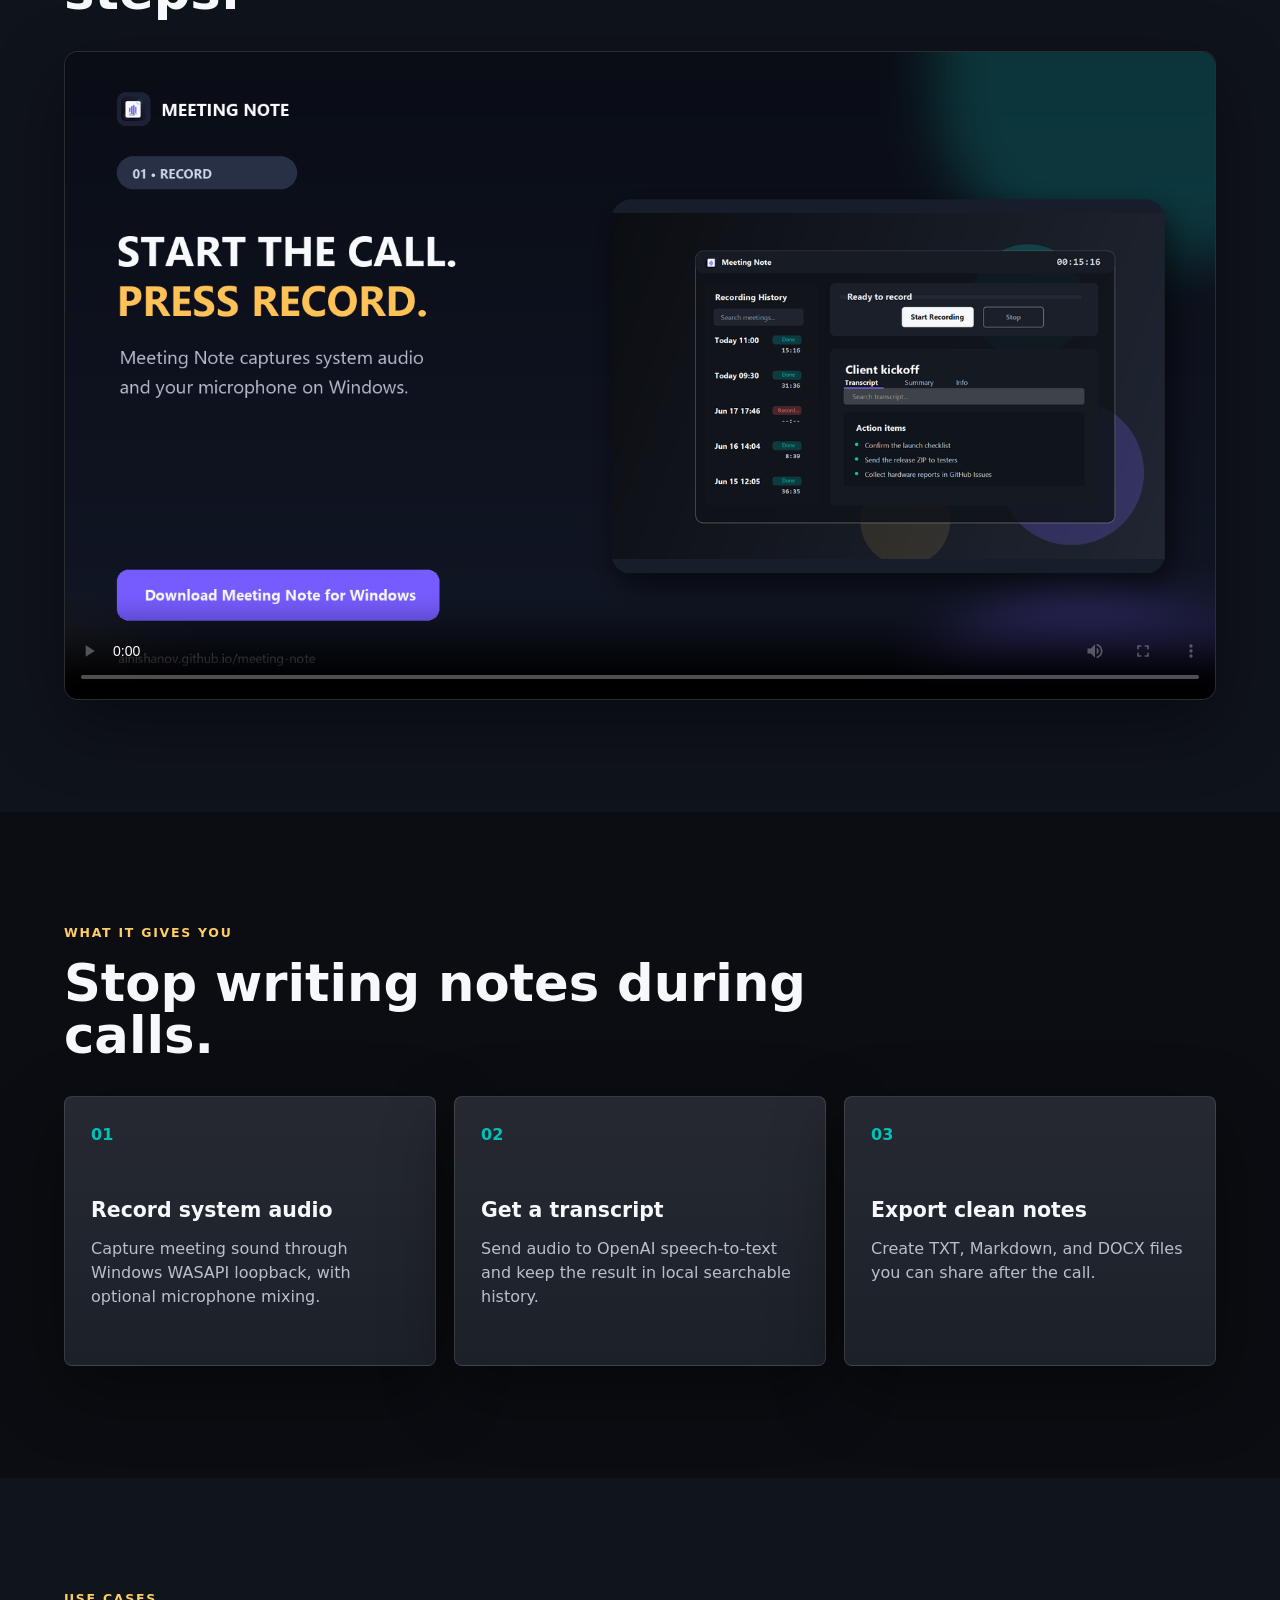
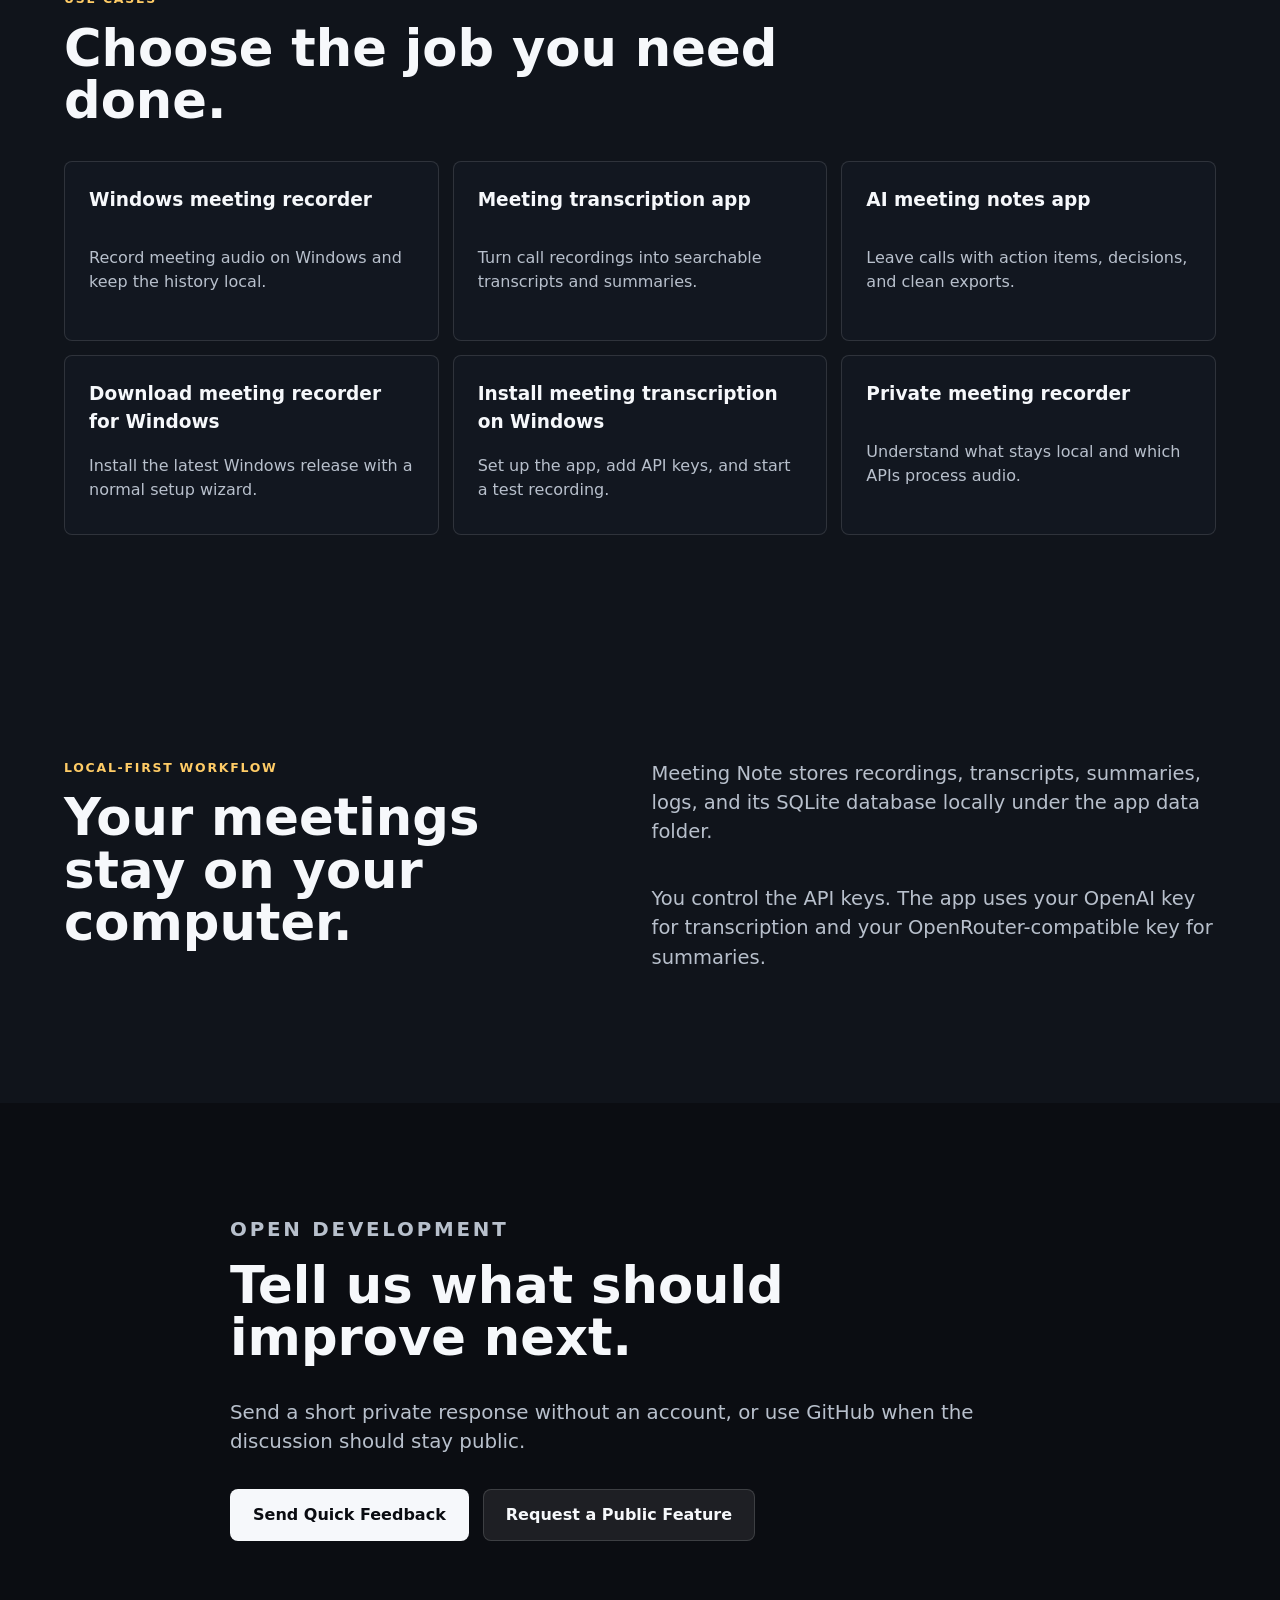
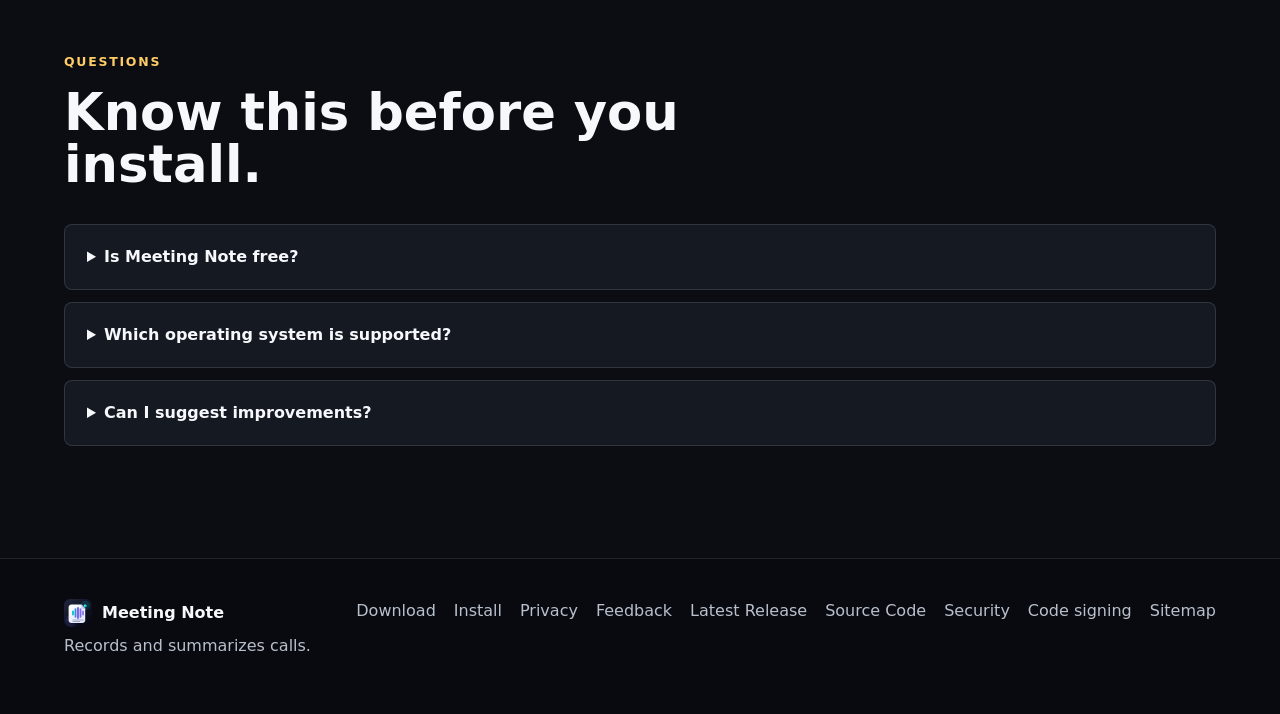
==== commit 51ca19cf: "chore: point site and winget manifests at v0.3.3 Site download links, schema.org softwareVersion, th" ====
--- a/site/index.html
+++ b/site/index.html
@@ -46,10 +46,10 @@
         "name": "Meeting Note",
         "applicationCategory": "ProductivityApplication",
         "operatingSystem": "Windows 10, Windows 11",
-        "softwareVersion": "0.3.1",
+        "softwareVersion": "0.3.3",
         "description": "Free open-source Windows app that records calls, transcribes meetings, and creates AI summaries with your own API keys.",
         "url": "https://ainishanov.github.io/meeting-note/",
-        "downloadUrl": "https://github.com/ainishanov/meeting-note/releases/download/v0.3.1/MeetingNoteSetup-v0.3.1.exe",
+        "downloadUrl": "https://github.com/ainishanov/meeting-note/releases/download/v0.3.3/MeetingNoteSetup-v0.3.3.exe",
         "codeRepository": "https://github.com/ainishanov/meeting-note",
         "license": "https://github.com/ainishanov/meeting-note/blob/main/LICENSE",
         "image": "https://ainishanov.github.io/meeting-note/assets/og-image.png",
@@ -128,7 +128,7 @@
           <div class="hero-actions" aria-label="Primary actions">
             <a
               class="button button-primary"
-              href="https://github.com/ainishanov/meeting-note/releases/download/v0.3.1/MeetingNoteSetup-v0.3.1.exe"
+              href="https://github.com/ainishanov/meeting-note/releases/download/v0.3.3/MeetingNoteSetup-v0.3.3.exe"
               data-goal="download_windows"
             >Download for Windows</a>
             <a
@@ -144,7 +144,7 @@
             </div>
             <div>
               <dt>Version</dt>
-              <dd>0.3.1</dd>
+              <dd>0.3.3</dd>
             </div>
             <div>
               <dt>History</dt>
@@ -304,7 +304,7 @@
           <a href="./install/">Install</a>
           <a href="./privacy/">Privacy</a>
           <a href="./feedback/">Feedback</a>
-          <a href="https://github.com/ainishanov/meeting-note/releases/tag/v0.3.1" data-goal="release_page">Latest Release</a>
+          <a href="https://github.com/ainishanov/meeting-note/releases/tag/v0.3.3" data-goal="release_page">Latest Release</a>
           <a href="https://github.com/ainishanov/meeting-note" data-goal="github_repo">Source Code</a>
           <a href="https://github.com/ainishanov/meeting-note/blob/main/SECURITY.md" data-goal="security_page">Security</a>
           <a href="https://github.com/ainishanov/meeting-note/blob/main/CODE_SIGNING.md" data-goal="code_signing_policy">Code signing</a>
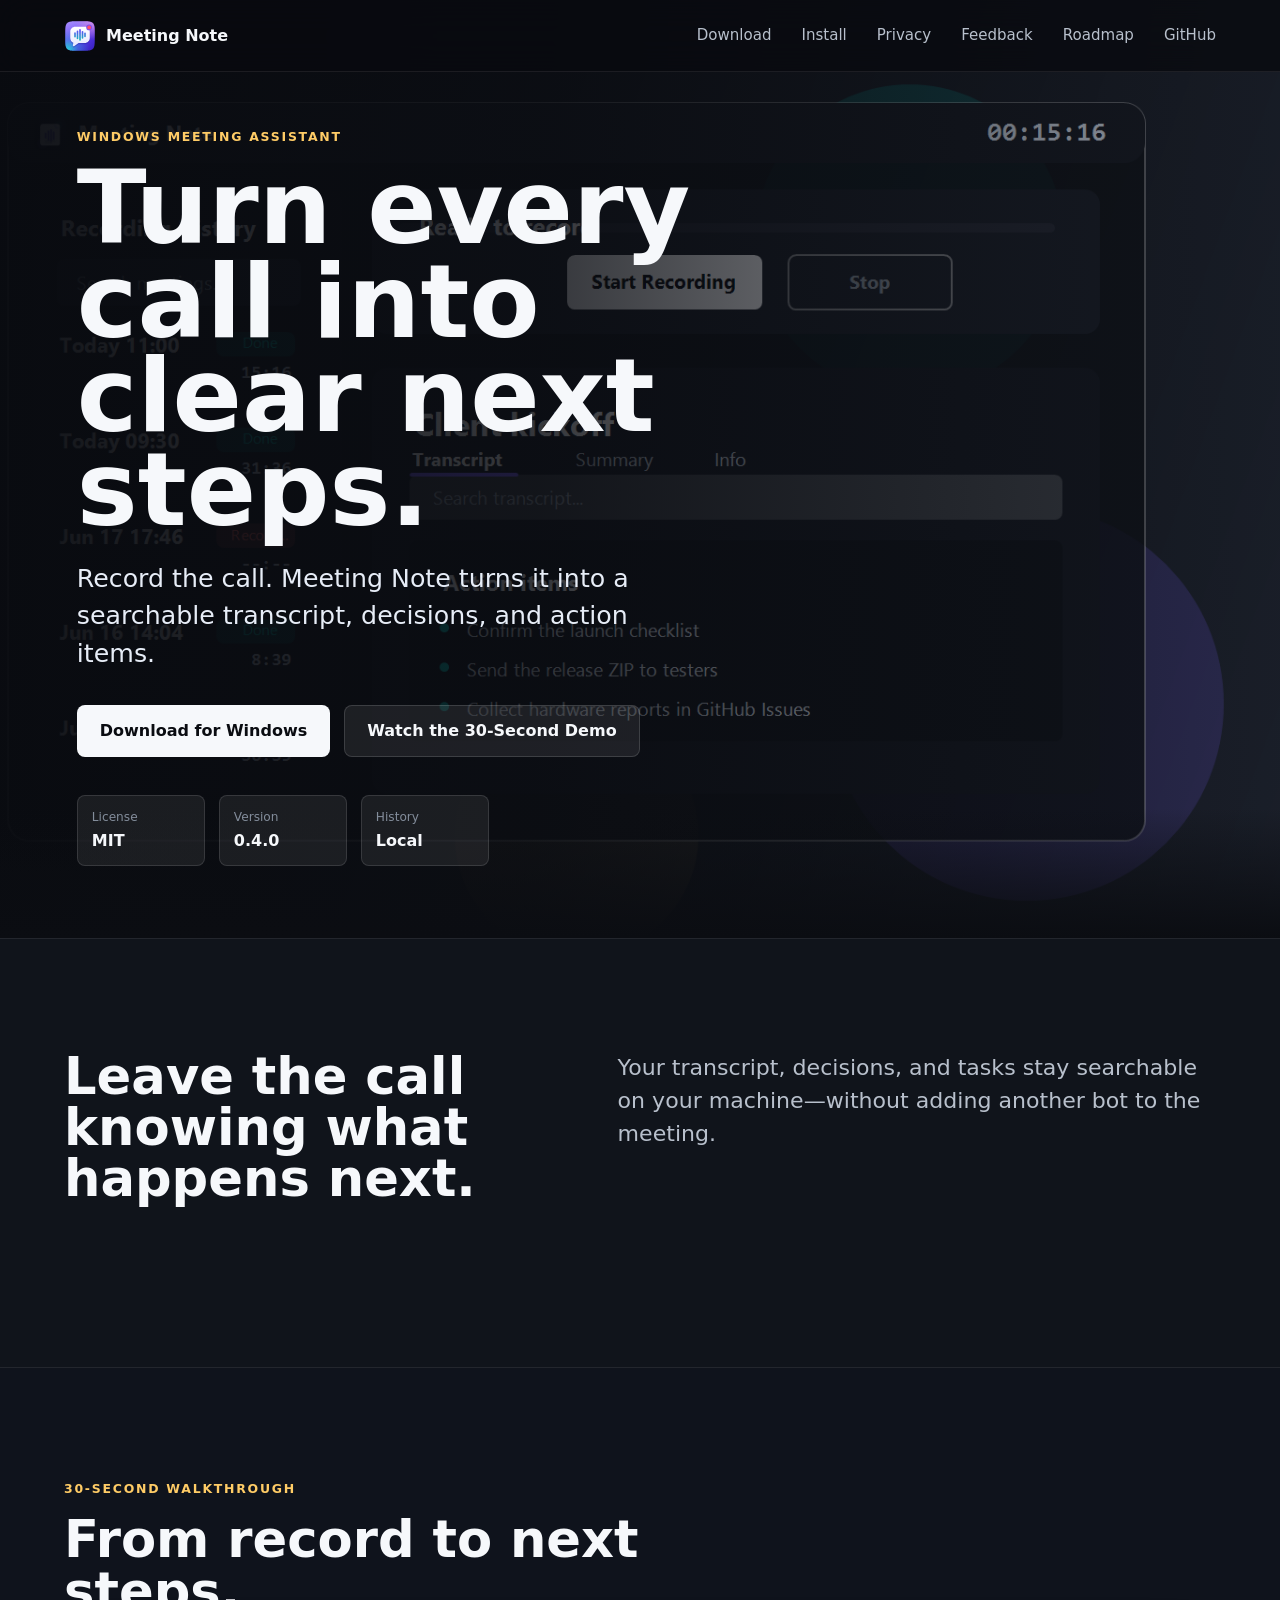
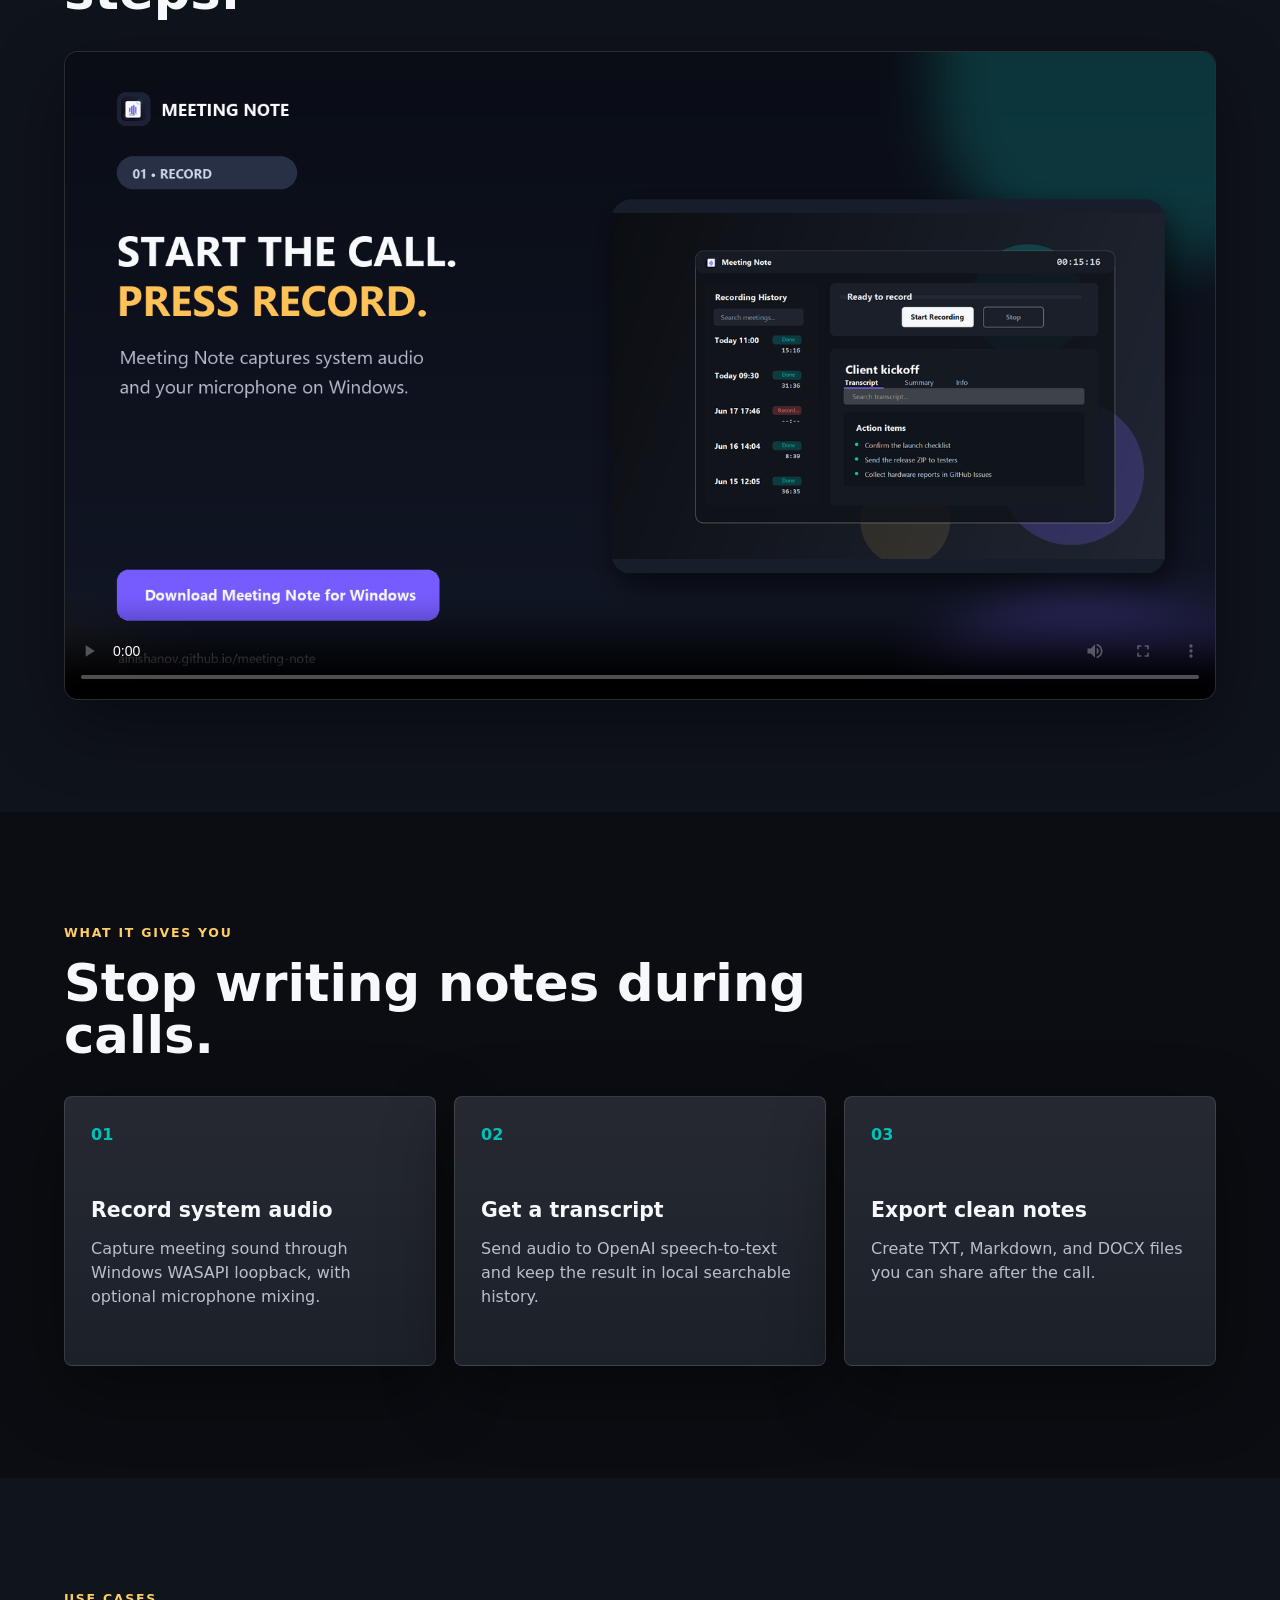
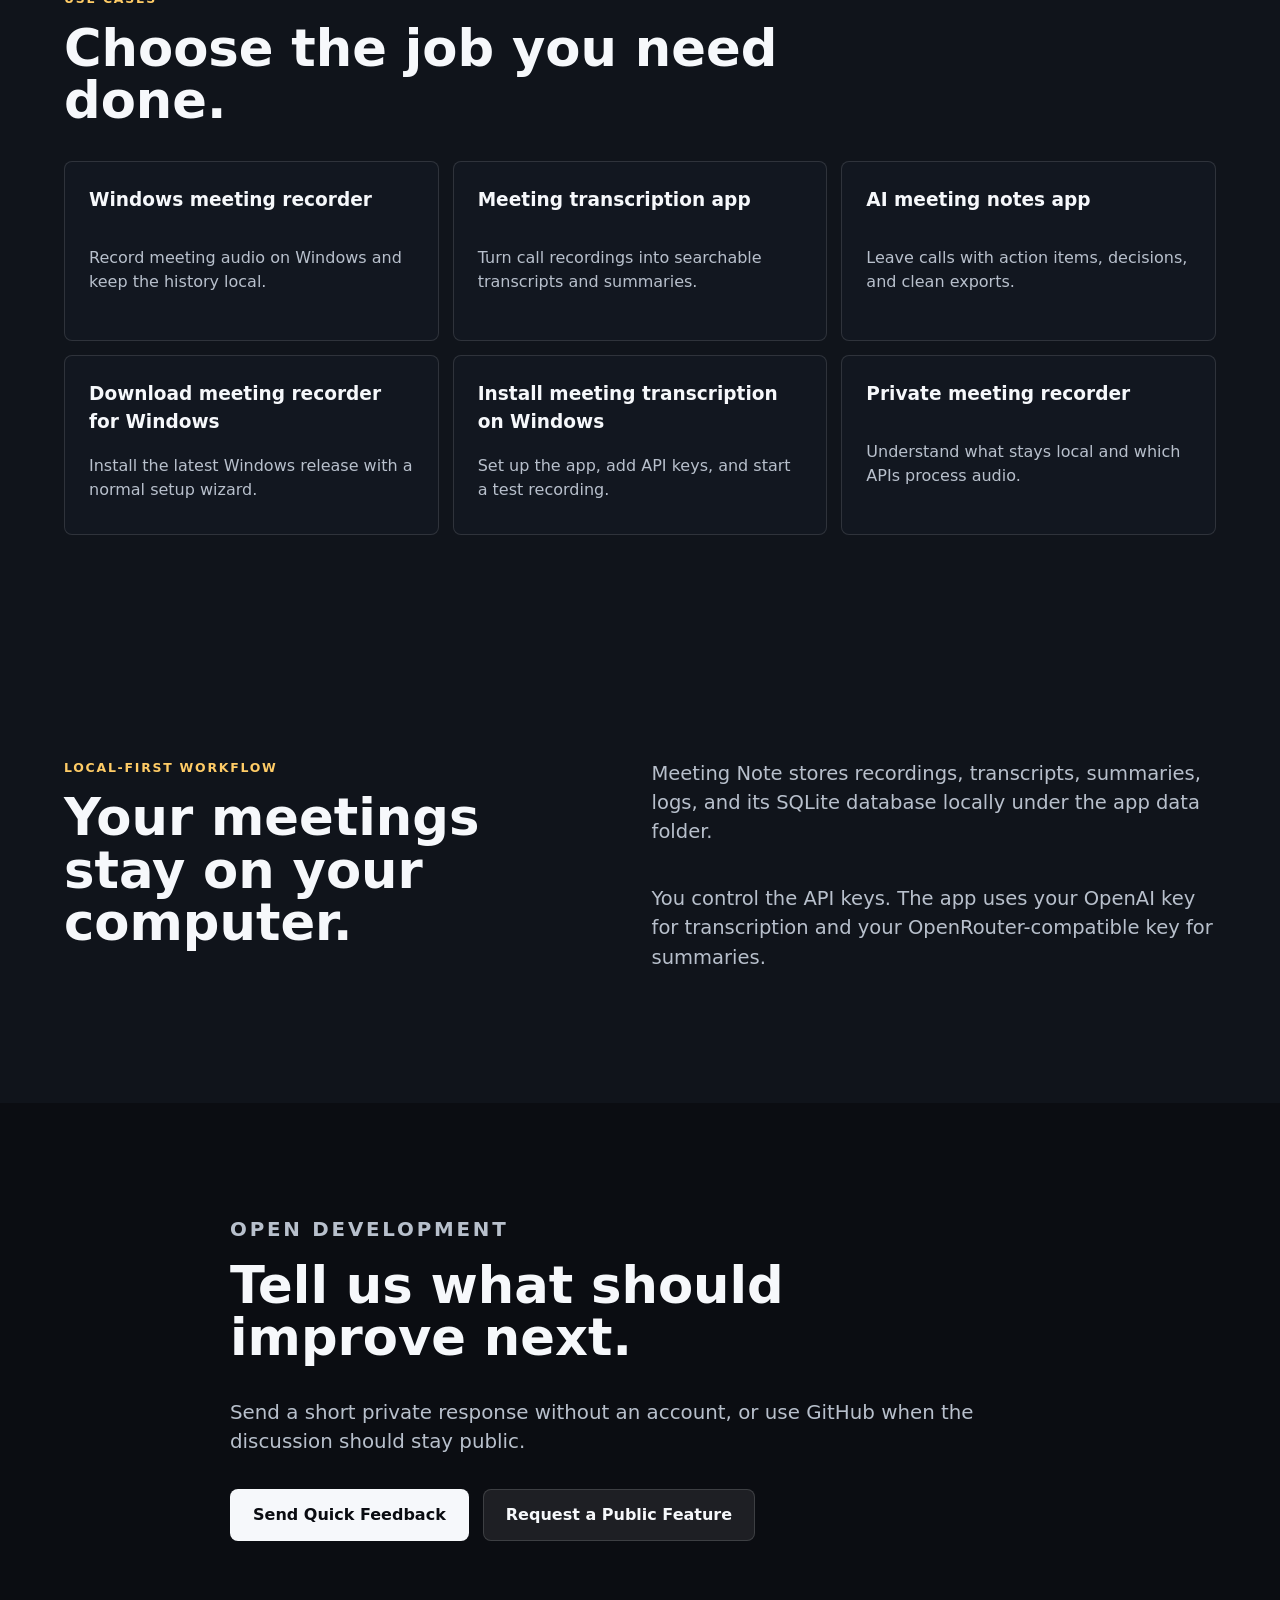
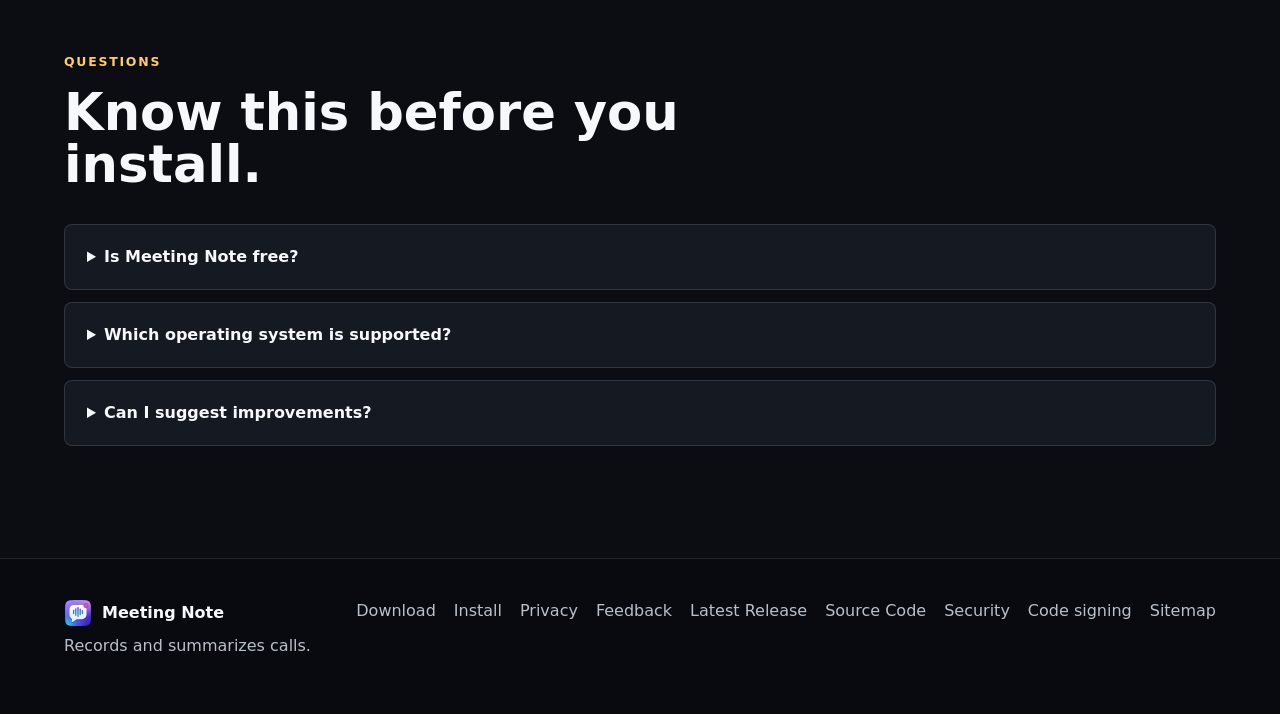
==== commit 22de9013: "chore: point site and winget manifests at v0.4.0 Site download links, schema.org softwareVersion, th" ====
--- a/site/index.html
+++ b/site/index.html
@@ -46,10 +46,10 @@
         "name": "Meeting Note",
         "applicationCategory": "ProductivityApplication",
         "operatingSystem": "Windows 10, Windows 11",
-        "softwareVersion": "0.3.3",
+        "softwareVersion": "0.4.0",
         "description": "Free open-source Windows app that records calls, transcribes meetings, and creates AI summaries with your own API keys.",
         "url": "https://ainishanov.github.io/meeting-note/",
-        "downloadUrl": "https://github.com/ainishanov/meeting-note/releases/download/v0.3.3/MeetingNoteSetup-v0.3.3.exe",
+        "downloadUrl": "https://github.com/ainishanov/meeting-note/releases/download/v0.4.0/MeetingNoteSetup-v0.4.0.exe",
         "codeRepository": "https://github.com/ainishanov/meeting-note",
         "license": "https://github.com/ainishanov/meeting-note/blob/main/LICENSE",
         "image": "https://ainishanov.github.io/meeting-note/assets/og-image.png",
@@ -128,7 +128,7 @@
           <div class="hero-actions" aria-label="Primary actions">
             <a
               class="button button-primary"
-              href="https://github.com/ainishanov/meeting-note/releases/download/v0.3.3/MeetingNoteSetup-v0.3.3.exe"
+              href="https://github.com/ainishanov/meeting-note/releases/download/v0.4.0/MeetingNoteSetup-v0.4.0.exe"
               data-goal="download_windows"
             >Download for Windows</a>
             <a
@@ -144,7 +144,7 @@
             </div>
             <div>
               <dt>Version</dt>
-              <dd>0.3.3</dd>
+              <dd>0.4.0</dd>
             </div>
             <div>
               <dt>History</dt>
@@ -304,7 +304,7 @@
           <a href="./install/">Install</a>
           <a href="./privacy/">Privacy</a>
           <a href="./feedback/">Feedback</a>
-          <a href="https://github.com/ainishanov/meeting-note/releases/tag/v0.3.3" data-goal="release_page">Latest Release</a>
+          <a href="https://github.com/ainishanov/meeting-note/releases/tag/v0.4.0" data-goal="release_page">Latest Release</a>
           <a href="https://github.com/ainishanov/meeting-note" data-goal="github_repo">Source Code</a>
           <a href="https://github.com/ainishanov/meeting-note/blob/main/SECURITY.md" data-goal="security_page">Security</a>
           <a href="https://github.com/ainishanov/meeting-note/blob/main/CODE_SIGNING.md" data-goal="code_signing_policy">Code signing</a>
